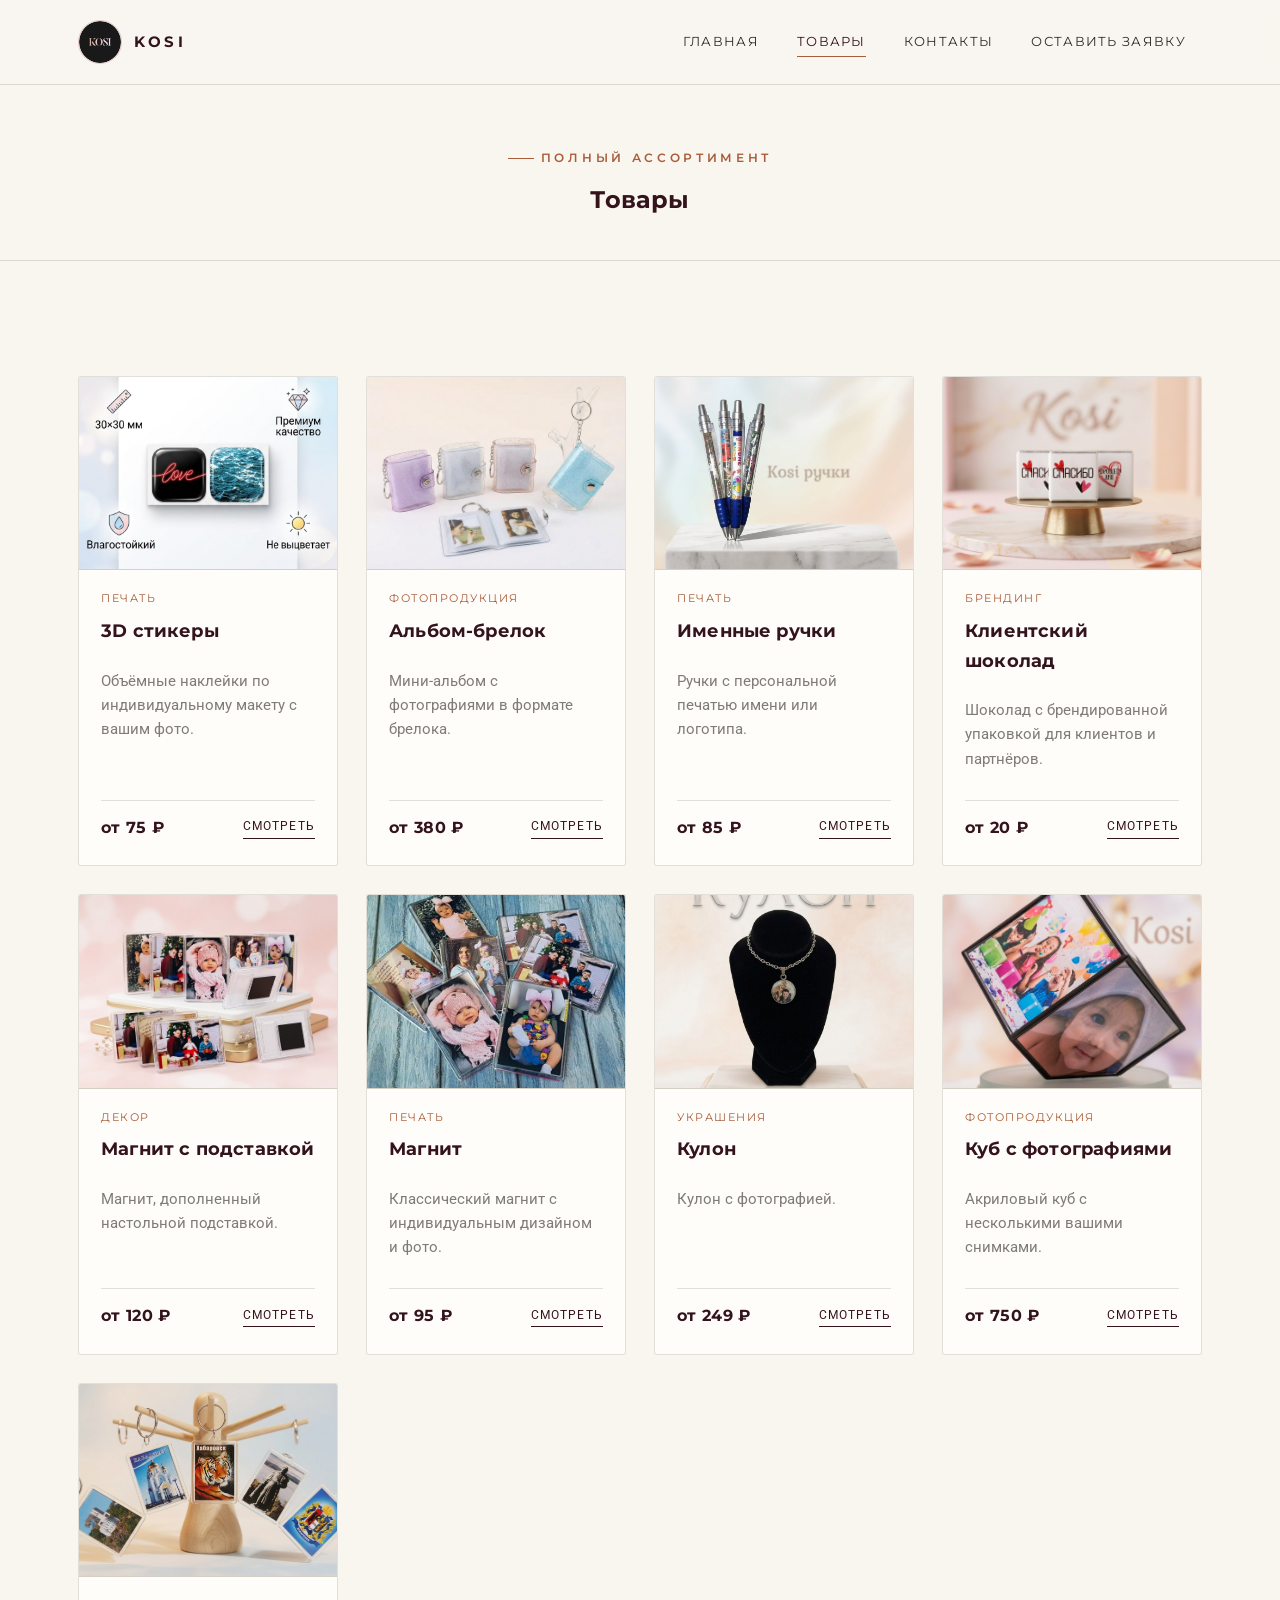
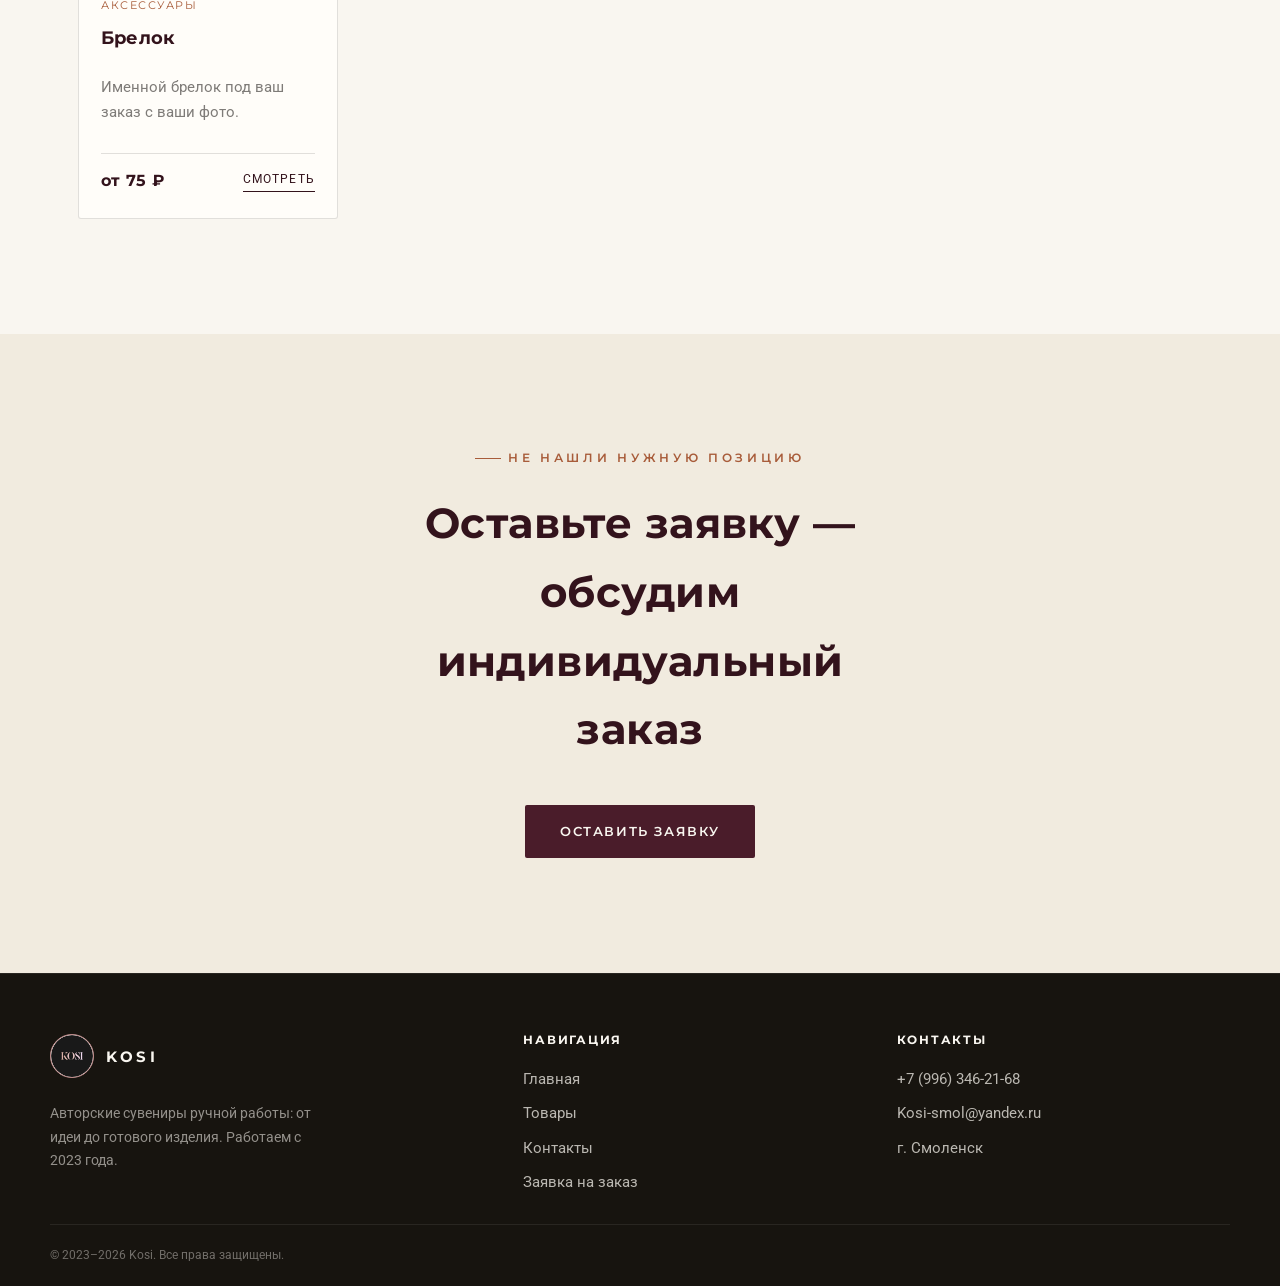
==== catalog.html @ 2eb89bd9 "Add files via upload" ====
<!DOCTYPE html>
<html lang="ru">
<head>
<meta charset="UTF-8">
<meta name="viewport" content="width=device-width, initial-scale=1.0">
<title>Kosi — авторская сувенирная продукция</title>
<meta name="description" content="Kosi — мастерская авторских сувениров: 3D стикеры, брелоки, магниты, именные ручки и подарочные наборы под заказ.">

<!-- Исправленный фавикон -->
<link rel="icon" href="Kosi_logo.png">

<!-- PWA / установка как приложение — подробности и куда класть иконки см. в index.html -->
<link rel="manifest" href="manifest.json">
<link rel="apple-touch-icon" href="icon-192.png">
<meta name="theme-color" content="#4A1C2A">
<meta name="mobile-web-app-capable" content="yes">
<meta name="apple-mobile-web-app-capable" content="yes">
<meta name="apple-mobile-web-app-status-bar-style" content="black-translucent">
<meta name="apple-mobile-web-app-title" content="Kosi">

<link rel="preconnect" href="https://fonts.googleapis.com">
<link rel="preconnect" href="https://fonts.gstatic.com" crossorigin>
<link href="https://fonts.googleapis.com/css2?family=Montserrat:wght@500;600;700&family=Roboto:wght@400;500&display=swap" rel="stylesheet">
<link rel="stylesheet" href="style.css">
</head>
<body>

<header class="site-header">
  <div class="header-inner">
    <a href="index.html" class="logo-slot" aria-label="Kosi — на главную">
      <span class="logo-slot__mark"><img src="Kosi_logo.png" alt=""></span>
      <span class="logo-slot__text">
        <span class="logo-slot__name">KOSI</span>
      </span>
    </a>

    <button class="nav-toggle" aria-label="Открыть меню" aria-expanded="false">
      <span></span>
    </button>
    <nav class="main-nav" aria-label="Основная навигация">
      <a href="index.html">Главная</a>
      <a href="catalog.html" aria-current="page">Товары</a>
      <a href="contacts.html">Контакты</a>
      <a href="index.html#order">Оставить заявку</a>
    </nav>
  </div>
</header>

<main>

  <section class="page-hero">
    <div class="container">
      <span class="eyebrow">Полный ассортимент</span>
      <h1>Товары</h1>
      
    </div>
  </section>

  <section class="section reveal">
    <div class="container">
 
      <div class="catalog-grid">

        <!--
          Чтобы у товара было несколько фото и в карточке (попапе) можно было листать их как слайды —
          просто добавьте ещё <img> внутри .product-card__media, например:
          <div class="product-card__media">
            <img src="3D_stikers.jpg" alt="3D стикеры Kosi">
            <img src="3D_stikers_2.jpg" alt="3D стикеры Kosi — вид сбоку">
            <img src="3D_stikers_3.jpg" alt="3D стикеры Kosi — на брелоке">
          </div>
          На плитке каталога всегда показывается только первое фото, а в открытой карточке товара
          появятся стрелки и точки — можно листать кликом, свайпом или клавишами ← →.
        -->

        <article class="product-card product-card--linkable" data-open-lightbox tabindex="0" role="button" aria-haspopup="dialog">
          <div class="product-card__media">
            <img src="3D_stikers.jpg" alt="3D стикеры Kosi">
            <img src="3D_stikers2.jpeg" alt="3D стикеры Kosi — вид сбоку">
            <img src="work_2.jpg" alt="3D стикеры Kosi — вид сбоку">
            <img src="Work_5.png" alt="3D стикеры Kosi — вид сбоку">
            <img src="Work_6.png" alt="3D стикеры Kosi — вид сбоку">
            
          </div>
          <div class="product-card__body">
            <span class="product-card__eyebrow">Печать</span>
            <h3 class="product-card__title">3D стикеры</h3>
            <p class="product-card__desc">Объёмные наклейки по индивидуальному макету с вашим фото.</p>
            <ul class="product-card__specs" hidden>
              <li><span>Материал</span><span>Эпоксидная смола, УФ-печать</span></li>
              <li><span>Размер</span><span>30*30мм, по моему макету.</span></li>
              <li><span>Тираж</span><span>от 2 шт.</span></li>
              <li><span>Срок изготовления</span><span>2–4 дня</span></li>
            </ul>
            <div class="product-card__foot">
              <span class="product-card__price">от 75 ₽</span>
              <span class="product-card__link">Смотреть</span>
            </div>
          </div>
        </article>

        <article class="product-card product-card--linkable" data-open-lightbox tabindex="0" role="button" aria-haspopup="dialog">
          <div class="product-card__media">
            <img src="Brelok_kosi.jpg" alt="Альбом-брелок Kosi">
            <img src="work_4.jpeg" alt="Альбом-брелок Kosi">
          </div>
          <div class="product-card__body">
            <span class="product-card__eyebrow">Фотопродукция</span>
            <h3 class="product-card__title">Альбом-брелок</h3>
            <p class="product-card__desc">Мини-альбом с фотографиями в формате брелока.</p>
            <ul class="product-card__specs" hidden>
              <li><span>Материал</span><span>Пластик, алюминий.</span></li>
              <li><span>Формат</span><span>мини-альбом, 28 фото</span></li>
              <li><span>Тираж</span><span>от 1 шт.</span></li>
              <li><span>Срок изготовления</span><span>2–4 дня</span></li>
            </ul>
            <div class="product-card__foot">
              <span class="product-card__price">от 380 ₽</span>
              <span class="product-card__link">Смотреть</span>
            </div>
          </div>
        </article>

        <article class="product-card product-card--linkable" data-open-lightbox tabindex="0" role="button" aria-haspopup="dialog">
          <div class="product-card__media"><img src="Kosi_pen.jpg" alt="Именные ручки Kosi"></div>
          <div class="product-card__body">
            <span class="product-card__eyebrow">Печать</span>
            <h3 class="product-card__title">Именные ручки</h3>
            <p class="product-card__desc">Ручки с персональной печатью имени или логотипа.</p>
            <ul class="product-card__specs" hidden>
              <li><span>Материал</span><span>Пластик</span></li>
              <li><span>Печать</span><span>имя, логотип</span></li>
              <li><span>Тираж</span><span>от 2 шт.</span></li>
              <li><span>Срок изготовления</span><span>2–4 дня</span></li>
            </ul>
            <div class="product-card__foot">
              <span class="product-card__price">от 85 ₽</span>
              <span class="product-card__link">Смотреть</span>
            </div>
          </div>
        </article>

        <article class="product-card product-card--linkable" data-open-lightbox tabindex="0" role="button" aria-haspopup="dialog">
          <div class="product-card__media"><img src="Kosi_chocolate.jpg" alt="Клиентский шоколад Kosi"></div>
          <div class="product-card__body">
            <span class="product-card__eyebrow">Брендинг</span>
            <h3 class="product-card__title">Клиентский шоколад</h3>
            <p class="product-card__desc">Шоколад с брендированной упаковкой для клиентов и партнёров.</p>
            <ul class="product-card__specs" hidden>
              <li><span>Материал</span><span>шоколад, брендированная упаковка</span></li>
              <li><span>Вес</span><span>5г</span></li>
              <li><span>Тираж</span><span>от 10 шт.</span></li>
              <li><span>Срок изготовления</span><span>2-7 дней</span></li>
            </ul>
            <div class="product-card__foot">
              <span class="product-card__price">от 20 ₽</span>
              <span class="product-card__link">Смотреть</span>
            </div>
          </div>
        </article>

        <article class="product-card product-card--linkable" data-open-lightbox tabindex="0" role="button" aria-haspopup="dialog">
          <div class="product-card__media"><img src="Magnit_max.jpg" alt="Магнит с подставкой Kosi"></div>
          <div class="product-card__body">
            <span class="product-card__eyebrow">Декор</span>
            <h3 class="product-card__title">Магнит с подставкой</h3>
            <p class="product-card__desc">Магнит, дополненный настольной подставкой.</p>
            <ul class="product-card__specs" hidden>
              <li><span>Материал</span><span>акрил/дерево</span></li>
              <li><span>Размер</span><span>по вашему макету</span></li>
              <li><span>Тираж</span><span>от 1 шт.</span></li>
              <li><span>Срок изготовления</span><span>2–4 дня</span></li>
            </ul>
            <div class="product-card__foot">
              <span class="product-card__price">от 120 ₽</span>
              <span class="product-card__link">Смотреть</span>
            </div>
          </div>
        </article>

        <article class="product-card product-card--linkable" data-open-lightbox tabindex="0" role="button" aria-haspopup="dialog">
          <div class="product-card__media">
            <img src="Magnit.jpg" alt="Магнит Kosi">
            <img src="work_3.jpg" alt="Магнит Kosi">
          </div>
          <div class="product-card__body">
            <span class="product-card__eyebrow">Печать</span>
            <h3 class="product-card__title">Магнит</h3>
            <p class="product-card__desc">Классический магнит с индивидуальным дизайном и фото.</p>
            <ul class="product-card__specs" hidden>
              <li><span>Материал</span><span>акрил, магнитный винил</span></li>
              <li><span>Размер</span><span>по макету с ваши фото</span></li>
              <li><span>Тираж</span><span>от 1 шт.</span></li>
              <li><span>Срок изготовления</span><span>1–3 дня</span></li>
            </ul>
            <div class="product-card__foot">
              <span class="product-card__price">от 95 ₽</span>
              <span class="product-card__link">Смотреть</span>
            </div>
          </div>
        </article>

        <article class="product-card product-card--linkable" data-open-lightbox tabindex="0" role="button" aria-haspopup="dialog">
          <div class="product-card__media"><img src="Kylon_kosi.jpg" alt="Кулон Kosi"></div>
          <div class="product-card__body">
            <span class="product-card__eyebrow">Украшения</span>
            <h3 class="product-card__title">Кулон</h3>
            <p class="product-card__desc">Кулон с фотографией.</p>
            <ul class="product-card__specs" hidden>
              <li><span>Материал</span><span>металл/эпоксидная смола</span></li>
              <li><spam>фото</span><span>по желанию</span></li>
              <li><span>Тираж</span><span>от 1 шт.</span></li>
              <li><span>Срок изготовления</span><span>2–4 дня</span></li>
            </ul>
            <div class="product-card__foot">
              <span class="product-card__price">от 249 ₽</span>
              <span class="product-card__link">Смотреть</span>
            </div>
          </div>
        </article>

        <article class="product-card product-card--linkable" data-open-lightbox tabindex="0" role="button" aria-haspopup="dialog">
          <div class="product-card__media"><img src="cub_photo.jpg" alt="Куб с фотографиями Kosi"></div>
          <div class="product-card__body">
            <span class="product-card__eyebrow">Фотопродукция</span>
            <h3 class="product-card__title">Куб с фотографиями</h3>
            <p class="product-card__desc">Акриловый куб с несколькими вашими снимками.</p>
            <ul class="product-card__specs" hidden>
              <li><span>Материал</span><span>акрил, пластик, крутящий элемент.</span></li>
              <li><span>Кол-во фото</span><span>до 6</span></li>
              <li><span>Тираж</span><span>от 1 шт.</span></li>
              <li><span>Срок изготовления</span><span>2–5 дней</span></li>
            </ul>
            <div class="product-card__foot">
              <span class="product-card__price">от 750 ₽</span>
              <span class="product-card__link">Смотреть</span>
            </div>
          </div>
        </article>

        <article class="product-card product-card--linkable" data-open-lightbox tabindex="0" role="button" aria-haspopup="dialog">
          <div class="product-card__media"><img src="Brelok.jpg" alt="Брелок Kosi"></div>
          <div class="product-card__body">
            <span class="product-card__eyebrow">Аксессуары</span>
            <h3 class="product-card__title">Брелок</h3>
            <p class="product-card__desc">Именной брелок под ваш заказ с ваши фото.</p>
            <ul class="product-card__specs" hidden>
              <li><span>Материал</span><span>акрил/металл</span></li>
              <li><span>Фото</span><span>имя, дата, логотип</span></li>
              <li><span>Количество</span><span>2 фотографий</span></li>
              <li><span>Тираж</span><span>от 1 шт.</span></li>
              <li><span>Срок изготовления</span><span>1–3 дня</span></li>
            </ul>
            <div class="product-card__foot">
              <span class="product-card__price">от 75 ₽</span>
              <span class="product-card__link">Смотреть</span>
            </div>
          </div>
        </article>

      </div>
    </div>
  </section>

  <section class="section section--soft reveal">
    <div class="container" style="text-align:center;">
      <span class="eyebrow" style="justify-content:center;display:flex;">Не нашли нужную позицию</span>
      <h2 class="section-title" style="margin:.5em auto;">Оставьте заявку — обсудим индивидуальный заказ</h2>
      <a href="index.html#order" class="btn btn--primary" style="margin-top:20px;">Оставить заявку</a>
    </div>
  </section>

</main>

<!-- Модальное окно карточки товара -->
<div class="lightbox" data-lightbox aria-hidden="true">
  <div class="lightbox-panel" role="dialog" aria-modal="true" aria-label="Карточка товара">
    <div class="lightbox-media" data-lightbox-media>
      <div class="lightbox-track" data-lightbox-track></div>
      <button type="button" class="lightbox-arrow lightbox-arrow--prev" data-lightbox-prev aria-label="Предыдущее фото">‹</button>
      <button type="button" class="lightbox-arrow lightbox-arrow--next" data-lightbox-next aria-label="Следующее фото">›</button>
      <div class="lightbox-dots" data-lightbox-dots></div>
    </div>
    <div class="lightbox-body">
      <button class="lightbox-close" data-lightbox-close aria-label="Закрыть">×</button>
      <span class="product-card__eyebrow" data-lightbox-eyebrow></span>
      <h3 data-lightbox-title></h3>

      <div class="lightbox-tabs" role="tablist" aria-label="Информация о товаре">
        <button type="button" class="lightbox-tab is-active" data-lightbox-tab="desc" role="tab" aria-selected="true">Описание</button>
        <button type="button" class="lightbox-tab" data-lightbox-tab="specs" role="tab" aria-selected="false">Характеристики</button>
      </div>

      <p class="lightbox-tabpanel is-active" data-lightbox-panel="desc" data-lightbox-desc></p>
      <ul class="lightbox-tabpanel lightbox-specs" data-lightbox-panel="specs" data-lightbox-specs></ul>

      <div class="product-card__foot">
        <span class="product-card__price" data-lightbox-price></span>
        <a href="index.html#order" class="product-card__link">Оставить заявку</a>
      </div>
    </div>
  </div>
</div>

<footer class="site-footer">
  <div class="container footer-inner">
    <div class="footer-brand">
      <div class="logo-slot">
        <span class="logo-slot__mark"><img src="Kosi_logo.png" alt=""></span>
        <span class="logo-slot__text">
          <span class="logo-slot__name">KOSI</span>
        </span>
      </div>
      <p>Авторские сувениры ручной работы: от идеи до готового изделия. Работаем с 2023 года.</p>
    </div>

    <div class="footer-col">
      <h4>Навигация</h4>
      <ul>
        <li><a href="index.html">Главная</a></li>
        <li><a href="catalog.html">Товары</a></li>
        <li><a href="contacts.html">Контакты</a></li>
        <li><a href="index.html#order">Заявка на заказ</a></li>
      </ul>
    </div>
 
    <div class="footer-col">
      <h4>Контакты</h4>
      <ul>
        <li><a href="tel:+79963462168">+7 (996) 346-21-68</a></li>
        <li><a href="mailto:Kosi-smol@yandex.ru">Kosi-smol@yandex.ru</a></li>
        <li>г. Смоленск</li>
      </ul>
    </div>
  </div>
  <div class="container footer-bottom">
    <span>© 2023–2026 Kosi. Все права защищены.</span>

  </div>
</footer>

<script src="main.js"></script>
</body>
</html>
---- style.css ----
/* =========================================================
   KOSI — сувенирная мастерская
   Дизайн-токены и общие стили сайта
   ========================================================= */

:root{
  /* --- Цвет --- */
  --cream:        #F9F6F0;   /* основной фон */
  --cream-soft:   #F1EBDF;   /* фон вторичных секций */
  --burgundy:     #4A1C2A;   /* глубокий бордовый — главный акцент */
  --burgundy-ink: #33131C;   /* тёмный бордовый для текста/hover */
  --rose:         #C28B8B;   /* пыльная роза — вспомогательный акцент */
  --terracotta:   #A85C3A;   /* терракотовый — тёплый акцент, кнопки/метки */
  --graphite:     #2E2B29;   /* графитовый — основной текст */
  --graphite-60:  rgba(46,43,41,.62);
  --matte-black:  #17140F;   /* матовый чёрный — футер, глубокие фоны */
  --line:         rgba(46,43,41,.14);
  --line-rose:    rgba(194,139,139,.45);
  --paper:        #FFFDF9;

  /* --- Типографика --- */
  --f-display: 'Montserrat', 'Arial Narrow', sans-serif;
  --f-body:    'Roboto', 'Segoe UI', sans-serif;

  /* --- Прочее --- */
  --radius: 2px;
  --radius-lg: 3px;
  --shadow-soft: 0 18px 40px -22px rgba(23,20,15,.35);
  --shadow-card: 0 10px 30px -18px rgba(23,20,15,.28);
  --ease: cubic-bezier(.22,.61,.36,1);
  --maxw: 1180px;
}

*,*::before,*::after{ box-sizing: border-box; }
html{ scroll-behavior: smooth; }
@media (prefers-reduced-motion: reduce){
  html{ scroll-behavior: auto; }
  *,*::before,*::after{ animation-duration: .001ms !important; animation-iteration-count: 1 !important; transition-duration: .001ms !important; scroll-behavior: auto !important; }
}

body{
  margin:0;
  background: var(--cream);
  color: var(--graphite);
  font-family: var(--f-body);
  font-size: 16px;
  line-height: 1.65;
  -webkit-font-smoothing: antialiased;
}

img{ max-width:100%; display:block; }
a{ color: inherit; text-decoration: none; }
ul{ margin:0; padding:0; list-style:none; }
button{ font-family: inherit; cursor:pointer; }
input,select,textarea{ font-family: inherit; font-size: 1rem; }

h1,h2,h3,h4{
  font-family: var(--f-display);
  color: var(--burgundy-ink);
  font-weight: 700;
  margin: 0;
  letter-spacing: .01em;
}

.eyebrow{
  display:inline-flex;
  align-items:center;
  gap:.6em;
  font-family: var(--f-display);
  font-size: .72rem;
  font-weight: 600;
  letter-spacing: .32em;
  text-transform: uppercase;
  color: var(--terracotta);
}
.eyebrow::before{
  content:"";
  width: 26px; height:1px;
  background: currentColor;
  display:inline-block;
}

.section-title{
  font-size: clamp(1.7rem, 1.2rem + 2vw, 2.6rem);
  margin-top: .55em;
  max-width: 18ch;
}

.section{
  padding: clamp(64px, 9vw, 120px) 0;
}
.section--soft{ background: var(--cream-soft); }
.section--dark{
  background: var(--matte-black);
  color: rgba(249,246,240,.86);
}
.section--dark h1,.section--dark h2,.section--dark h3{ color: var(--cream); }

.container{
  max-width: var(--maxw);
  margin: 0 auto;
  padding: 0 28px;
}

.section-head{
  display:flex;
  flex-wrap:wrap;
  justify-content: space-between;
  align-items: flex-end;
  gap: 24px;
  margin-bottom: 44px;
}
.section-head p{
  max-width: 44ch;
  color: var(--graphite-60);
  margin: .9em 0 0;
}

/* Кнопки */
.btn{
  display:inline-flex;
  align-items:center;
  justify-content:center;
  gap:.6em;
  padding: 15px 34px;
  border-radius: var(--radius);
  font-family: var(--f-display);
  font-weight: 600;
  font-size: .82rem;
  letter-spacing: .12em;
  text-transform: uppercase;
  border: 1px solid transparent;
  transition: transform .35s var(--ease), background-color .3s, color .3s, border-color .3s;
  white-space: nowrap;
}
.btn--primary{
  background: var(--burgundy);
  color: var(--cream);
}
.btn--primary:hover{ background: var(--burgundy-ink); transform: translateY(-2px); }
.btn--ghost{
  background: transparent;
  color: var(--burgundy-ink);
  border-color: var(--burgundy-ink);
}
.btn--ghost:hover{ background: var(--burgundy-ink); color: var(--cream); transform: translateY(-2px); }
.btn--on-dark{
  background: transparent;
  color: var(--cream);
  border-color: rgba(249,246,240,.5);
}
.btn--on-dark:hover{ background: var(--cream); color: var(--matte-black); transform: translateY(-2px); }
.btn:focus-visible, a:focus-visible, input:focus-visible, select:focus-visible, textarea:focus-visible, button:focus-visible{
  outline: 2px solid var(--terracotta);
  outline-offset: 3px;
}

/* =========================================================
   ХЕДЕР
   ========================================================= */
.site-header{
  position: sticky;
  top:0;
  z-index: 500;
  background: rgba(249,246,240,.9);
  backdrop-filter: blur(10px);
  border-bottom: 1px solid var(--line);
  transition: box-shadow .3s;
}
.site-header.is-scrolled{ box-shadow: var(--shadow-card); }

.header-inner{
  display:flex;
  align-items:center;
  justify-content: space-between;
  gap: 20px;
  padding: 16px 28px;
  max-width: var(--maxw);
  margin: 0 auto;
}

.logo-slot{
  display:flex;
  align-items:center;
  gap:12px;
  padding: 4px 0;
  border-radius: var(--radius);
  transition: opacity .25s;
}
.logo-slot:hover{ opacity:.82; }
.logo-slot__mark{
  width:44px; height:44px;
  border-radius:50%;
  border: 1px solid var(--line-rose);
  display:flex;
  align-items:center;
  justify-content:center;
  overflow:hidden;
  flex:none;
  background: var(--paper);
}
.logo-slot__mark img{
  width:100%; height:100%;
  object-fit: cover;
}
.logo-slot__text{ display:flex; flex-direction:column; line-height:1.15; }
.logo-slot__name{
  font-family: var(--f-display);
  font-weight:700;
  letter-spacing:.24em;
  font-size: .95rem;
  color: var(--burgundy-ink);
}
.logo-slot__hint{
  font-size:.62rem;
  letter-spacing:.05em;
  color: var(--graphite-60);
}

.main-nav{ display:flex; align-items:center; gap: 6px; }
.main-nav a{
  padding: 10px 16px;
  font-family: var(--f-display);
  font-size: .82rem;
  letter-spacing: .1em;
  text-transform: uppercase;
  color: var(--graphite);
  border-radius: var(--radius);
  transition: color .25s;
  position: relative;
}
.main-nav a::after{
  content:"";
  position:absolute;
  left:16px; right:16px; bottom:6px;
  height:1px;
  background: var(--terracotta);
  transform: scaleX(0);
  transform-origin: left;
  transition: transform .3s var(--ease);
}
.main-nav a:hover,
.main-nav a[aria-current="page"]{ color: var(--burgundy-ink); }
.main-nav a:hover::after,
.main-nav a[aria-current="page"]::after{ transform: scaleX(1); }

.nav-toggle{
  display:none;
  background:none;
  border: 1px solid var(--line);
  border-radius: var(--radius);
  width: 44px; height:44px;
  align-items:center;
  justify-content:center;
}
.nav-toggle span,
.nav-toggle span::before,
.nav-toggle span::after{
  content:"";
  display:block;
  width:20px; height:1px;
  background: var(--graphite);
  position:relative;
  transition: transform .25s, opacity .25s;
}
.nav-toggle span::before{ position:absolute; top:-6px; }
.nav-toggle span::after{ position:absolute; top:6px; }
.nav-toggle[aria-expanded="true"] span{ background: transparent; }
.nav-toggle[aria-expanded="true"] span::before{ transform: translateY(6px) rotate(45deg); }
.nav-toggle[aria-expanded="true"] span::after{ transform: translateY(-6px) rotate(-45deg); }

/* =========================================================
   HERO / ГЛАВНАЯ
   ========================================================= */
.hero{
  padding: clamp(56px, 9vw, 108px) 0 clamp(48px, 7vw, 80px);
  position: relative;
  overflow: hidden;
}
.hero::before{
  content:"";
  position:absolute;
  inset: -20% -10% auto -10%;
  height: 480px;
  background: radial-gradient(ellipse at 70% 0%, rgba(194,139,139,.28), transparent 65%);
  pointer-events: none;
}

.hero-grid{
  display:grid;
  grid-template-columns: 1.05fr .95fr;
  align-items:center;
  gap: clamp(28px, 5vw, 64px);
  position: relative;
}
.hero-copy{ text-align:left; }
.hero-copy .eyebrow{ justify-content:flex-start; }

.hero-emblem{
  position: relative;
  width: min(320px, 100%);
  aspect-ratio: 1;
  margin: 0 auto;
  display:flex;
  align-items:center;
  justify-content:center;
}
.hero-emblem__ring{
  position:absolute;
  inset:0;
  border-radius:50%;
  border: 1px dashed var(--rose);
  animation: spin 34s linear infinite;
}
.hero-emblem__ring--inner{
  inset: 22px;
  border-style: solid;
  border-color: var(--line);
  animation: spin 26s linear infinite reverse;
}
.hero-emblem__ring::before{
  content:"";
  position:absolute;
  top:-4px; left:50%;
  width:7px; height:7px;
  margin-left:-3.5px;
  border-radius:50%;
  background: var(--terracotta);
}
@keyframes spin{ to{ transform: rotate(360deg); } }

.logo-slot--hero{
  width: 66%;
  aspect-ratio: 1;
  border-radius: 50%;
  border: 1px solid var(--line-rose);
  background: var(--paper);
  display:flex;
  align-items:center;
  justify-content:center;
  overflow:hidden;
  box-shadow: var(--shadow-soft);
}
.logo-slot--hero strong{
  width:100%; height:100%;
  display:flex;
  align-items:center;
  justify-content:center;
}
.logo-slot--hero strong img{
  width:78%; height:78%;
  object-fit: contain;
}
.logo-slot--hero span{
  font-size: .62rem;
  letter-spacing:.05em;
  color: var(--graphite-60);
  max-width: 15ch;
  text-align:center;
}

.hero h1{
  font-size: clamp(1.9rem, 1.3rem + 2.6vw, 3.1rem);
  max-width: 16ch;
  margin: .35em 0 0;
}
.hero .lede{
  max-width: 46ch;
  margin: 18px 0 0;
  color: var(--graphite-60);
  font-size: 1.05rem;
}
.hero-actions{
  display:flex;
  gap:16px;
  justify-content:flex-start;
  flex-wrap:wrap;
  margin-top: 34px;
}

/* =========================================================
   СЛАЙДЕР РАБОТ
   ========================================================= */
.works-slider{
  position: relative;
  margin-top: 8px;
}
.works-track-wrap{
  overflow:hidden;
  border-radius: var(--radius-lg);
}
.works-track{
  display:flex;
  transition: transform .6s var(--ease);
  will-change: transform;
}
.works-slide{
  flex: 0 0 100%;
  padding: 0 6px;
}
.works-slide__frame{
  aspect-ratio: 4/5;
  border-radius: var(--radius-lg);
  border: 1px solid var(--line);
  position: relative;
  overflow: hidden;
  background:
    repeating-linear-gradient(135deg, rgba(74,28,42,.05) 0 2px, transparent 2px 14px),
    var(--paper);
  display:flex;
  flex-direction:column;
  align-items:center;
  justify-content:center;
  gap:10px;
  color: var(--graphite-60);
}
.works-slide__frame img{
  position: absolute;
  inset: 0;
  width: 100%;
  height: 100%;
  object-fit: cover;
  object-position: center;
}
.works-slide__frame .ph-index{
  font-family: var(--f-display);
  font-size: 2rem;
  color: var(--rose);
}
.works-slide__frame .ph-label{
  font-size: .78rem;
  letter-spacing: .05em;
}

/* Секция "Готовые работы" — текст слева, фото-слайдер справа (уже) */
.works-layout{
  display:grid;
  grid-template-columns: 1fr .85fr;
  gap: clamp(32px, 5vw, 64px);
  align-items:center;
}
.works-copy{ max-width: 46ch; }
.works-copy .section-head{ margin-bottom: 20px; }
.works-copy p{
  color: var(--graphite-60);
  margin: 0 0 1.1em;
}
.works-copy p:last-child{ margin-bottom:0; }
.works-visual{ width:100%; max-width: 380px; margin-left: auto; }
.works-visual .works-controls{ margin-top:18px; }

.works-controls{
  display:flex;
  align-items:center;
  justify-content: center;
  gap: 20px;
  margin-top: 22px;
}
.works-arrow{
  width:42px; height:42px;
  border-radius:50%;
  border: 1px solid var(--burgundy-ink);
  background: transparent;
  display:flex;
  align-items:center;
  justify-content:center;
  color: var(--burgundy-ink);
  transition: background-color .25s, color .25s;
  flex: none;
}
.works-arrow:hover{ background: var(--burgundy-ink); color: var(--cream); }
.works-dots{ display:flex; gap:9px; }
.works-dots button{
  width:8px; height:8px;
  border-radius:50%;
  border: 1px solid var(--burgundy-ink);
  background: transparent;
  padding:0;
}
.works-dots button[aria-current="true"]{ background: var(--burgundy-ink); }

/* =========================================================
   О БИЗНЕСЕ / ТАЙМЛАЙН
   ========================================================= */
.about-grid{
  display:grid;
  grid-template-columns: 200px 1fr;
  gap: 40px;
  align-items:start;
}
.about-mark{
  display:flex;
  flex-direction:column;
  align-items:flex-start;
  gap: 14px;
}
.about-mark__line{
  width:1px;
  height: 78px;
  background: linear-gradient(var(--rose), transparent);
  margin-left: 6px;
}
.about-mark__year{
  font-family: var(--f-display);
  font-size: 2.6rem;
  color: var(--burgundy);
  line-height:1;
}
.about-mark__dot{
  width:12px; height:12px;
  border-radius:50%;
  background: var(--terracotta);
  margin-left:1px;
}
.about-copy p{ margin: 0 0 1em; color: var(--graphite-60); max-width: 62ch; }
.about-copy p:last-child{ margin-bottom:0; }
.about-copy strong{ color: var(--burgundy-ink); }

/* =========================================================
   КАРТОЧКИ ТОВАРОВ
   ========================================================= */
.products-grid{
  display:grid;
  grid-template-columns: repeat(auto-fit, minmax(250px, 1fr));
  gap: 26px;
}
.product-card{
  background: var(--paper);
  border: 1px solid var(--line);
  border-radius: var(--radius-lg);
  overflow:hidden;
  display:flex;
  flex-direction:column;
  transition: transform .35s var(--ease), box-shadow .35s var(--ease), border-color .35s;
}
.product-card:hover{
  transform: translateY(-6px);
  box-shadow: var(--shadow-card);
  border-color: var(--line-rose);
}
.product-card__media{
  aspect-ratio: 4/3;
  position: relative;
  overflow: hidden;
  background: var(--cream-soft);
  border-bottom: 1px solid var(--line);
  display:flex;
  align-items:center;
  justify-content:center;
  color: var(--graphite-60);
  font-size: .78rem;
  letter-spacing:.04em;
  text-align:center;
  padding: 12px;
}
.product-card__media img{
  position: absolute;
  inset: 0;
  width: 100%;
  height: 100%;
  object-fit: cover;
  object-position: center;
}
/* Если у товара несколько фото, на карточке-превью показываем только первое —
   остальные попадут в слайдер карточки товара (лайтбокс) */
.product-card__media img ~ img{ display:none; }
.product-card__body{
  padding: 20px 22px 24px;
  display:flex;
  flex-direction:column;
  gap: 8px;
  flex:1;
}
.product-card__eyebrow{
  font-size: .68rem;
  letter-spacing:.14em;
  text-transform: uppercase;
  color: var(--terracotta);
  font-family: var(--f-display);
}
.product-card__title{
  font-size: 1.12rem;
  color: var(--burgundy-ink);
}
/* Редактируемое поле описания товара — впишите текст здесь через код */
.product-card__desc{
  color: var(--graphite-60);
  font-size: .92rem;
  flex:1;
}
.product-card__foot{
  display:flex;
  align-items:center;
  justify-content: space-between;
  margin-top: 6px;
  padding-top: 14px;
  border-top: 1px solid var(--line);
}
/* Редактируемое поле цены — впишите цену здесь через код */
.product-card__price{
  font-family: var(--f-display);
  font-weight:700;
  color: var(--burgundy-ink);
  letter-spacing:.02em;
}
.product-card__link{
  font-size: .74rem;
  letter-spacing:.1em;
  text-transform: uppercase;
  color: var(--burgundy-ink);
  border-bottom: 1px solid currentColor;
  padding-bottom: 1px;
}
.product-card--linkable{ cursor: pointer; }
.product-card--linkable .product-card__link{ background:none; border-width: 0 0 1px; }

.products-more{
  text-align:center;
  margin-top: 46px;
}

/* =========================================================
   ФОРМА ЗАЯВКИ
   ========================================================= */
.order{
  background: var(--matte-black);
  color: rgba(249,246,240,.86);
  position: relative;
  overflow:hidden;
}
.order::before{
  content:"";
  position:absolute;
  right: -180px; top:-180px;
  width: 420px; height:420px;
  border-radius:50%;
  border: 1px solid rgba(194,139,139,.18);
}
.order::after{
  content:"";
  position:absolute;
  right: -120px; top:-120px;
  width: 280px; height:280px;
  border-radius:50%;
  border: 1px dashed rgba(194,139,139,.16);
}
.order-grid{
  display:grid;
  grid-template-columns: minmax(0,.85fr) minmax(0,1.15fr);
  gap: 56px;
  position:relative;
}
.order-intro h2{ color: var(--cream); }
.order-intro p{ color: rgba(249,246,240,.66); max-width: 42ch; margin-top: 16px; }
.order-intro__list{ margin-top: 30px; display:flex; flex-direction:column; gap:14px; }
.order-intro__list li{
  display:flex;
  gap: 12px;
  font-size: .92rem;
  color: rgba(249,246,240,.78);
  align-items:flex-start;
}
.order-intro__list li::before{
  content:"";
  width:6px; height:6px;
  margin-top: 8px;
  border-radius:50%;
  background: var(--rose);
  flex:none;
}

.order-form{
  background: var(--paper);
  border-radius: var(--radius-lg);
  padding: clamp(24px, 3vw, 40px);
  color: var(--graphite);
  box-shadow: var(--shadow-soft);
}
.form-row{ display:grid; grid-template-columns: 1fr 1fr; gap: 18px; }
.form-field{ margin-bottom: 18px; }
.form-field label{
  display:block;
  font-size: .74rem;
  letter-spacing:.1em;
  text-transform: uppercase;
  color: var(--graphite-60);
  margin-bottom: 8px;
}
.form-field input[type="text"],
.form-field input[type="tel"],
.form-field input[type="email"],
.form-field select{
  width:100%;
  padding: 13px 14px;
  border: 1px solid var(--line);
  border-radius: var(--radius);
  background: var(--cream);
  color: var(--graphite);
  transition: border-color .25s, box-shadow .25s;
}
.form-field input:focus,
.form-field select:focus{
  border-color: var(--terracotta);
  box-shadow: 0 0 0 3px rgba(168,92,58,.14);
  outline: none;
}
.form-field select{ appearance: none; background-image: linear-gradient(45deg, transparent 50%, var(--graphite-60) 50%), linear-gradient(135deg, var(--graphite-60) 50%, transparent 50%); background-position: calc(100% - 20px) calc(50% - 3px), calc(100% - 15px) calc(50% - 3px); background-size: 5px 5px, 5px 5px; background-repeat: no-repeat; }

.order-form .btn{ width:100%; margin-top: 8px; }
.form-note{
  font-size: .74rem;
  color: var(--graphite-60);
  margin-top: 14px;
  text-align:center;
}
.form-status{
  margin-top: 14px;
  font-size: .88rem;
  text-align:center;
  min-height: 1.2em;
}
.form-status[data-state="ok"]{ color: #4b7a5a; }
.form-status[data-state="error"]{ color: #a83a3a; }

/* =========================================================
   ГАЛЕРЕЯ ПРОЦЕССА
   ========================================================= */
.process-grid{
  display:grid;
  grid-template-columns: repeat(4, 1fr);
  grid-auto-rows: 150px;
  gap: 14px;
}
.process-grid > div{
  border-radius: var(--radius);
  border: 1px dashed var(--line-rose);
  background:
    repeating-linear-gradient(-45deg, rgba(74,28,42,.05) 0 2px, transparent 2px 16px),
    var(--paper);
  display:flex;
  align-items:center;
  justify-content:center;
  color: var(--graphite-60);
  font-size: .76rem;
  text-align:center;
  padding: 10px;
}
.process-grid > div.is-tall{ grid-row: span 2; }
.process-grid > div.is-wide{ grid-column: span 2; }
.process-grid > div.is-video::before{
  content:"▶";
  display:block;
  font-size:1.3rem;
  color: var(--terracotta);
  margin-bottom:4px;
}

/* =========================================================
   ФУТЕР
   ========================================================= */
.site-footer{
  background: var(--matte-black);
  color: rgba(249,246,240,.72);
  border-top: 1px solid rgba(249,246,240,.08);
}
.footer-inner{
  display:grid;
  grid-template-columns: 1.3fr 1fr 1fr;
  gap: 40px;
  padding: 56px 0 30px;
}
.footer-brand .logo-slot{ border-color: rgba(249,246,240,.25); display:inline-flex; }
.footer-brand .logo-slot__mark{ border-color: var(--rose); color: var(--rose); }
.footer-brand .logo-slot__name{ color: var(--cream); }
.footer-brand .logo-slot__hint{ color: rgba(249,246,240,.5); }
.footer-brand p{ margin-top: 16px; max-width: 34ch; font-size: .9rem; color: rgba(249,246,240,.55); }
.footer-col h4{
  color: var(--cream);
  font-size: .78rem;
  letter-spacing:.14em;
  text-transform: uppercase;
  margin-bottom: 16px;
}
.footer-col ul{ display:flex; flex-direction:column; gap:10px; font-size:.92rem; }
.footer-col a:hover{ color: var(--rose); }
.footer-bottom{
  border-top: 1px solid rgba(249,246,240,.08);
  padding: 20px 0;
  font-size: .78rem;
  color: rgba(249,246,240,.4);
  display:flex;
  justify-content: space-between;
  flex-wrap:wrap;
  gap: 10px;
}

/* =========================================================
   СТРАНИЦА-ХЕДЕР ВНУТРЕННИХ СТРАНИЦ
   ========================================================= */
.page-hero{
  padding: 56px 0 40px;
  text-align:center;
  border-bottom: 1px solid var(--line);
}
.page-hero .eyebrow{ justify-content:center; }
.page-hero h1{ margin-top: .5em; }
.page-hero p{ max-width: 50ch; margin: 14px auto 0; color: var(--graphite-60); }

/* =========================================================
   КАТАЛОГ
   ========================================================= */
.catalog-grid{
  display:grid;
  grid-template-columns: repeat(auto-fit, minmax(260px, 1fr));
  gap: 28px;
}

/* Модальное окно товара */
.lightbox{
  position: fixed;
  inset:0;
  z-index: 900;
  display:flex;
  align-items:center;
  justify-content:center;
  padding: 24px;
  background: rgba(23,20,15,.72);
  opacity:0;
  pointer-events:none;
  transition: opacity .3s;
}
.lightbox.is-open{ opacity:1; pointer-events:auto; }
.lightbox-panel{
  background: var(--paper);
  max-width: 780px;
  width:100%;
  max-height: 88vh;
  overflow:auto;
  border-radius: var(--radius-lg);
  display:grid;
  grid-template-columns: 1.1fr 1fr;
  transform: translateY(18px);
  transition: transform .35s var(--ease);
}
.lightbox.is-open .lightbox-panel{ transform: translateY(0); }
.lightbox-media{
  position: relative;
  overflow: hidden;
  background:
    repeating-linear-gradient(45deg, rgba(74,28,42,.05) 0 2px, transparent 2px 16px),
    var(--cream-soft);
  display:flex;
  align-items:center;
  justify-content:center;
  color: var(--graphite-60);
  font-size: .82rem;
  text-align:center;
  padding: 20px;
  min-height: 220px;
}

/* Слайдер фото внутри карточки товара */
.lightbox-track{
  position:absolute;
  inset:0;
  display:flex;
  height:100%;
  width:100%;
  transition: transform .45s var(--ease);
  will-change: transform;
  touch-action: pan-y;
  cursor: grab;
}
.lightbox-track:active{ cursor: grabbing; }
.lightbox-slide{
  flex: 0 0 100%;
  position: relative;
  height:100%;
}
.lightbox-slide img{
  position: absolute;
  inset: 0;
  width: 100%;
  height: 100%;
  object-fit: cover;
  object-position: center;
  pointer-events: none;
  user-select: none;
}
.lightbox-arrow{
  position:absolute;
  top:50%;
  transform: translateY(-50%);
  width:36px; height:36px;
  border-radius:50%;
  border: 1px solid rgba(255,255,255,.7);
  background: rgba(23,20,15,.35);
  color: var(--cream);
  display:flex;
  align-items:center;
  justify-content:center;
  font-size:1.15rem;
  line-height:1;
  z-index:2;
  transition: background-color .25s, border-color .25s;
}
.lightbox-arrow:hover{ background: var(--burgundy-ink); border-color: var(--burgundy-ink); }
.lightbox-arrow--prev{ left:14px; }
.lightbox-arrow--next{ right:14px; }
.lightbox-dots{
  position:absolute;
  left:0; right:0;
  bottom:14px;
  display:flex;
  align-items:center;
  justify-content:center;
  gap:8px;
  z-index:2;
}
.lightbox-dots button{
  width:7px; height:7px;
  border-radius:50%;
  border: 1px solid var(--cream);
  background: rgba(255,255,255,.35);
  padding:0;
}
.lightbox-dots button[aria-current="true"]{ background: var(--cream); }
.lightbox-media.is-single .lightbox-arrow,
.lightbox-media.is-single .lightbox-dots{ display:none; }
.lightbox-body{ padding: 30px 30px 34px; position:relative; }
.lightbox-close{
  position:absolute;
  top: 14px; right: 14px;
  width: 34px; height:34px;
  border-radius:50%;
  border: 1px solid var(--line);
  background: transparent;
  font-size: 1.1rem;
  line-height:1;
  color: var(--graphite);
}
.lightbox-close:hover{ background: var(--burgundy-ink); color: var(--cream); border-color: var(--burgundy-ink); }
.lightbox-body .product-card__eyebrow{ margin-bottom: 6px; }
.lightbox-body h3{ font-size: 1.35rem; margin-bottom: 14px; }
.lightbox-body p{ color: var(--graphite-60); }
.lightbox-body .product-card__foot{ margin-top: 20px; }

.lightbox-tabs{
  display:flex;
  gap: 8px;
  margin-bottom: 16px;
  flex-wrap: wrap;
}
.lightbox-tab{
  padding: 9px 18px;
  border-radius: var(--radius);
  border: 1px solid var(--line);
  background: transparent;
  color: var(--graphite-60);
  font-family: var(--f-display);
  font-size: .74rem;
  font-weight: 600;
  letter-spacing:.08em;
  text-transform: uppercase;
  transition: background-color .25s, color .25s, border-color .25s;
}
.lightbox-tab:hover{ border-color: var(--line-rose); color: var(--burgundy-ink); }
.lightbox-tab.is-active{
  background: var(--burgundy);
  border-color: var(--burgundy);
  color: var(--cream);
}
.lightbox-tabpanel{ display:none; }
.lightbox-tabpanel.is-active{ display:block; }
.lightbox-specs.is-active{
  display:flex;
  flex-direction:column;
  gap: 10px;
}
.lightbox-specs li{
  display:flex;
  justify-content: space-between;
  gap: 12px;
  font-size: .92rem;
  padding-bottom: 9px;
  border-bottom: 1px solid var(--line);
}
.lightbox-specs li span:first-child{
  color: var(--graphite-60);
  font-size: .82rem;
}
.lightbox-specs li span:last-child{
  color: var(--burgundy-ink);
  font-weight: 500;
  text-align: right;
}

/* =========================================================
   КОНТАКТЫ
   ========================================================= */
.owner-grid{
  display:grid;
  grid-template-columns: 300px 1fr;
  gap: 48px;
  align-items:start;
}
.owner-photo{
  aspect-ratio: 3/4;
  border-radius: var(--radius-lg);
  border: 1px dashed var(--line-rose);
  background:
    repeating-linear-gradient(45deg, rgba(74,28,42,.05) 0 2px, transparent 2px 16px),
    var(--paper);
  display:flex;
  align-items:center;
  justify-content:center;
  text-align:center;
  padding: 20px;
  color: var(--graphite-60);
  font-size: .82rem;
  overflow: hidden;
}
.owner-photo--filled{
  border-style: solid;
  padding: 0;
}
.owner-photo--filled img{
  width: 100%;
  height: 100%;
  object-fit: cover;
}
/* Поле ФИО владельца — впишите имя здесь через код */
.owner-name{
  font-size: 1.5rem;
  margin-top: 4px;
}
.owner-role{
  font-family: var(--f-display);
  font-size: .74rem;
  letter-spacing:.14em;
  text-transform: uppercase;
  color: var(--terracotta);
  margin-top: 6px;
  display:block;
}
.owner-bio p{ color: var(--graphite-60); max-width: 60ch; margin: 1em 0; }

.owner-bio__text{
  position: relative;
  overflow: hidden;
  max-height: 8.6em;
  transition: max-height .5s var(--ease);
}
.owner-bio__text::after{
  content:"";
  position:absolute;
  left:0; right:0; bottom:0;
  height: 3.2em;
  background: linear-gradient(to bottom, transparent, var(--cream) 92%);
  transition: opacity .35s;
  pointer-events:none;
}
.owner-bio__text.is-expanded{ max-height: 800px; }
.owner-bio__text.is-expanded::after{ opacity:0; }
.owner-bio__toggle{
  display:inline-flex;
  align-items:center;
  gap: 8px;
  margin-top: 18px;
  background:none;
  border:none;
  padding:0;
  font-family: var(--f-display);
  font-size: .76rem;
  font-weight:600;
  letter-spacing:.12em;
  text-transform: uppercase;
  color: var(--burgundy-ink);
  border-bottom: 1px solid currentColor;
  padding-bottom: 2px;
}
.owner-bio__toggle:hover{ color: var(--terracotta); }
.owner-bio__toggle .arrow{ transition: transform .3s var(--ease); }
.owner-bio__toggle[aria-expanded="true"] .arrow{ transform: rotate(180deg); }

.contact-details{
  margin-top: 56px;
  display:grid;
  grid-template-columns: repeat(3, 1fr);
  gap: 24px;
}
.contact-card{
  border: 1px solid var(--line);
  border-radius: var(--radius-lg);
  padding: 26px;
  background: var(--paper);
}
.contact-card h4{
  font-size: .72rem;
  letter-spacing:.14em;
  text-transform: uppercase;
  color: var(--terracotta);
  margin-bottom: 10px;
}
.contact-card p, .contact-card a{ font-size: 1.02rem; color: var(--burgundy-ink); }

.map-slot{
  margin-top: 56px;
  aspect-ratio: 21/7;
  border-radius: var(--radius-lg);
  border: 1px dashed var(--line-rose);
  background: var(--cream-soft);
  display:flex;
  align-items:center;
  justify-content:center;
  color: var(--graphite-60);
  font-size: .85rem;
  text-align:center;
  padding: 20px;
}

/* =========================================================
   РЕВИЛ ПРИ СКРОЛЛЕ
   ========================================================= */
.reveal{
  opacity: 0;
  transform: translateY(22px);
  transition: opacity .7s var(--ease), transform .7s var(--ease);
}
.reveal.is-visible{ opacity:1; transform:none; }

/* =========================================================
   АДАПТИВНОСТЬ
   ========================================================= */
@media (max-width: 980px){
  .hero-grid{ grid-template-columns: 1fr; text-align:center; }
  .hero-copy{ text-align:center; order:2; }
  .hero-copy .eyebrow{ justify-content:center; }
  .hero h1{ margin-left:auto; margin-right:auto; }
  .hero .lede{ margin-left:auto; margin-right:auto; }
  .hero-actions{ justify-content:center; }
  .hero-emblem{ order:1; width:min(240px,58vw); }
  .about-grid{ grid-template-columns: 1fr; }
  .about-mark{ flex-direction:row; align-items:center; }
  .about-mark__line{ width: 60px; height:1px; background: linear-gradient(90deg, var(--rose), transparent); margin: 0 14px; }
  .order-grid{ grid-template-columns: 1fr; }
  .owner-grid{ grid-template-columns: 220px 1fr; }
  .footer-inner{ grid-template-columns: 1fr 1fr; }
  .footer-brand{ grid-column: 1 / -1; }
  .process-grid{ grid-template-columns: repeat(3,1fr); }
  .works-layout{ grid-template-columns: 1fr .9fr; gap: 32px; }
  .works-visual{ max-width: 320px; }
}

@media (max-width: 760px){
  .main-nav{
    position: absolute;
    top: 100%; left:0; right:0;
    background: var(--cream);
    flex-direction:column;
    align-items:stretch;
    border-bottom: 1px solid var(--line);
    padding: 8px 20px 18px;
    display:none;
    gap: 0;
  }
  .main-nav.is-open{ display:flex; }
  .main-nav a{ padding: 12px 6px; }
  .nav-toggle{ display:flex; }
  .form-row{ grid-template-columns: 1fr; }
  .owner-grid{ grid-template-columns: 1fr; }
  .owner-photo{ max-width: 260px; }
  .contact-details{ grid-template-columns: 1fr; }
  .works-layout{ grid-template-columns: 1fr; }
  .works-copy{ max-width: none; text-align:center; }
  .works-copy .section-head{ justify-content:center; text-align:center; }
  .works-copy .eyebrow{ justify-content:center; }
  .works-visual{ max-width: 420px; margin: 0 auto; }
  .process-grid{ grid-template-columns: repeat(2,1fr); grid-auto-rows: 130px; }
  .process-grid > div.is-wide{ grid-column: span 2; }
  .lightbox-panel{ grid-template-columns: 1fr; }
  .lightbox-media{ min-height: 160px; }
}

@media (max-width: 520px){
  .header-inner{ padding: 14px 18px; }
  .logo-slot__hint{ display:none; }
  .process-grid{ grid-template-columns: repeat(2,1fr); }
  .container{ padding: 0 18px; }
  .btn{ padding: 13px 24px; font-size: .76rem; width: 100%; }
  .hero-actions{ flex-direction:column; align-items:stretch; }
  .hero-actions .btn{ width:100%; }
  .catalog-grid,
  .products-grid{ grid-template-columns: 1fr; gap: 20px; }
  .contact-card{ padding: 20px; }
  .lightbox{ padding: 12px; }
  .lightbox-body{ padding: 22px 20px 26px; }
  .lightbox-tab{ flex: 1 1 auto; text-align:center; padding: 9px 12px; }
  .lightbox-specs li{ flex-direction:column; gap:2px; }
  .lightbox-specs li span:last-child{ text-align:left; }
}

@media (max-width: 380px){
  .section{ padding: clamp(48px, 9vw, 90px) 0; }
  .logo-slot__name{ font-size: .85rem; }
  .hero h1{ font-size: 1.6rem; }
}
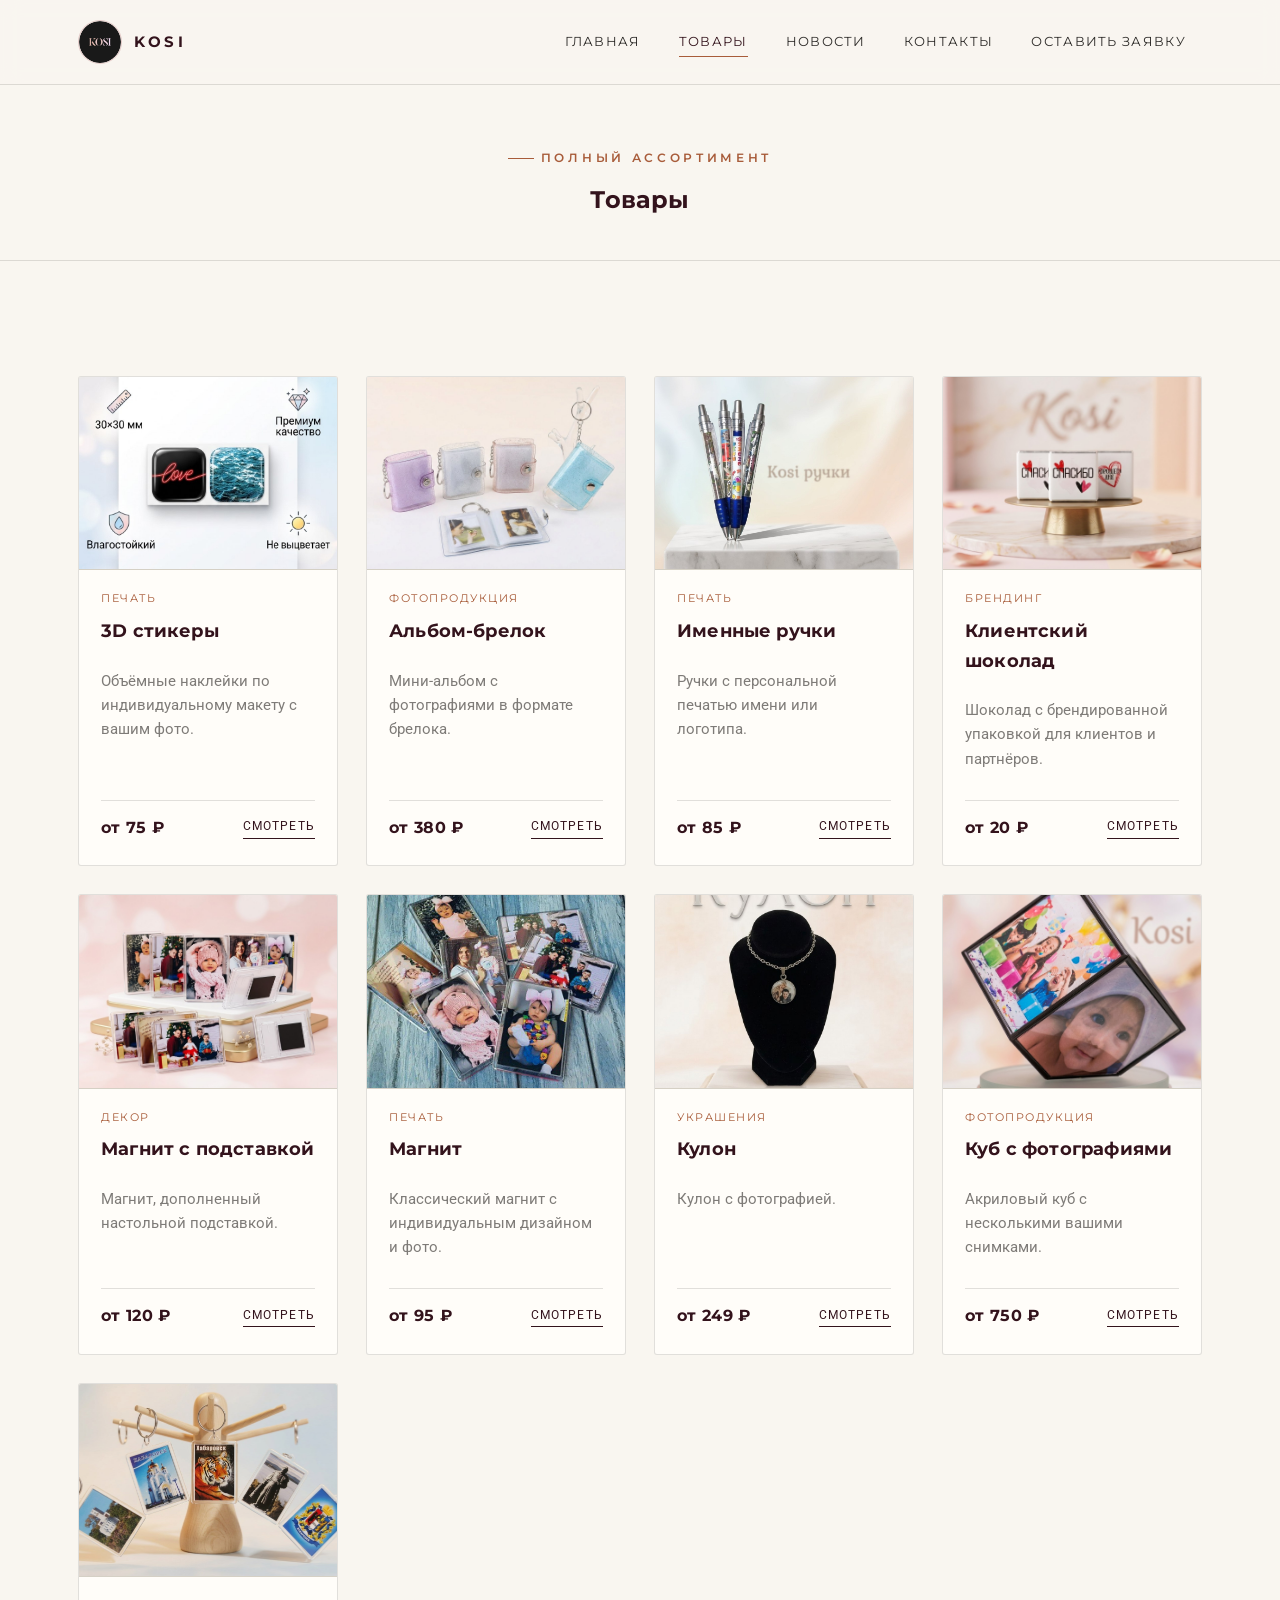
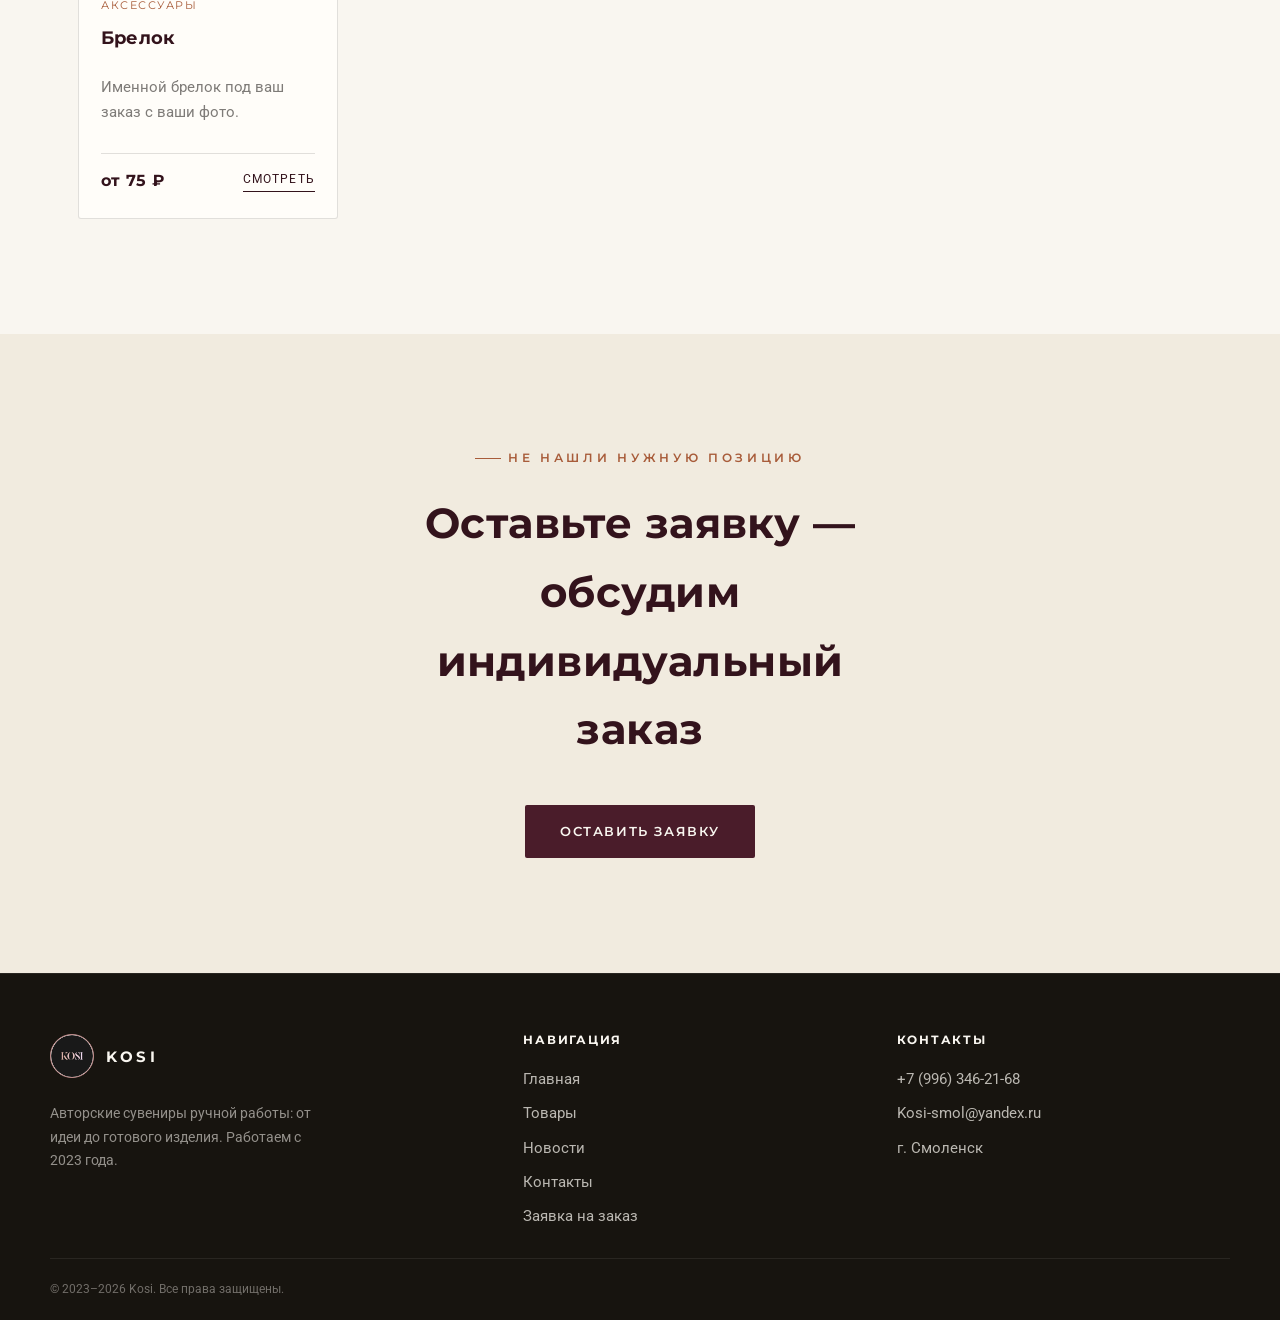
==== commit 86c4098b: "Update catalog.html" ====
--- a/catalog.html
+++ b/catalog.html
@@ -40,6 +40,7 @@
     <nav class="main-nav" aria-label="Основная навигация">
       <a href="index.html">Главная</a>
       <a href="catalog.html" aria-current="page">Товары</a>
+      <a href="posts.html">Новости</a>
       <a href="contacts.html">Контакты</a>
       <a href="index.html#order">Оставить заявку</a>
     </nav>
@@ -319,6 +320,7 @@
       <ul>
         <li><a href="index.html">Главная</a></li>
         <li><a href="catalog.html">Товары</a></li>
+        <li><a href="posts.html">Новости</a></li>
         <li><a href="contacts.html">Контакты</a></li>
         <li><a href="index.html#order">Заявка на заказ</a></li>
       </ul>
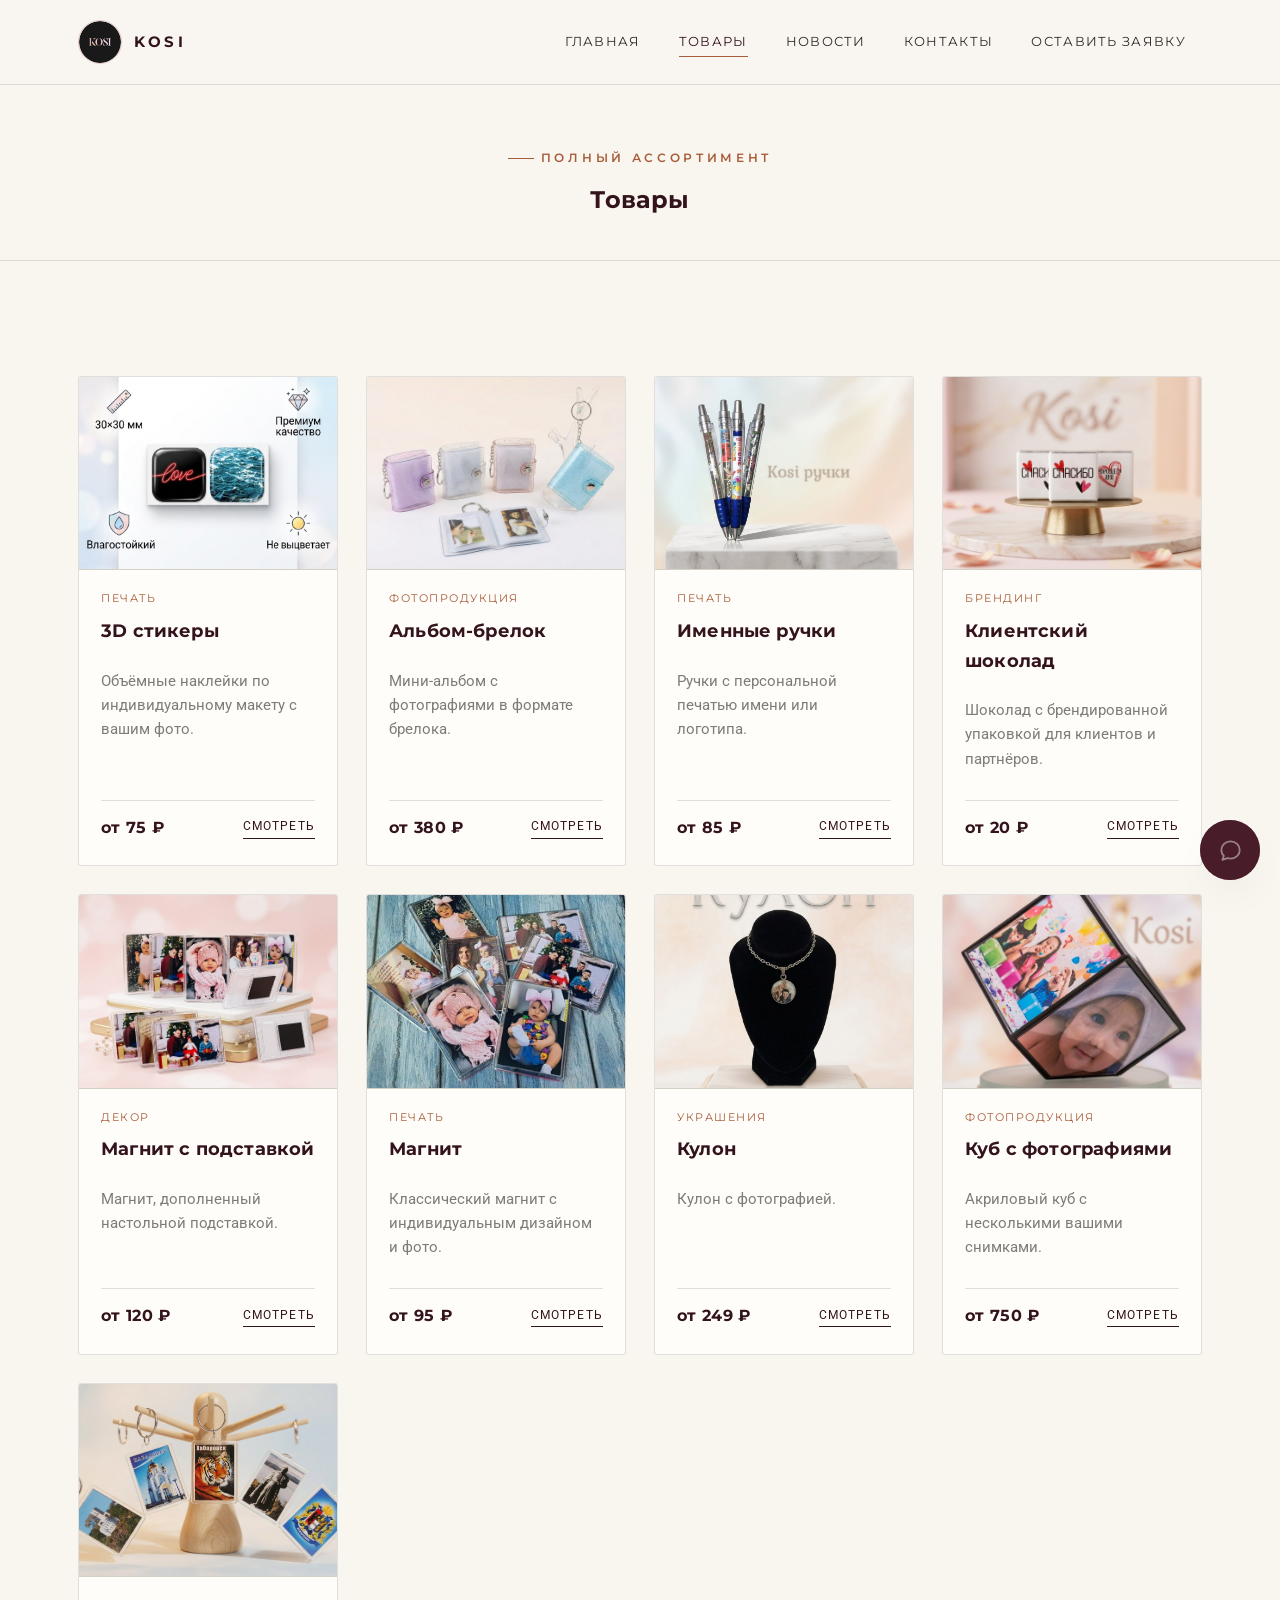
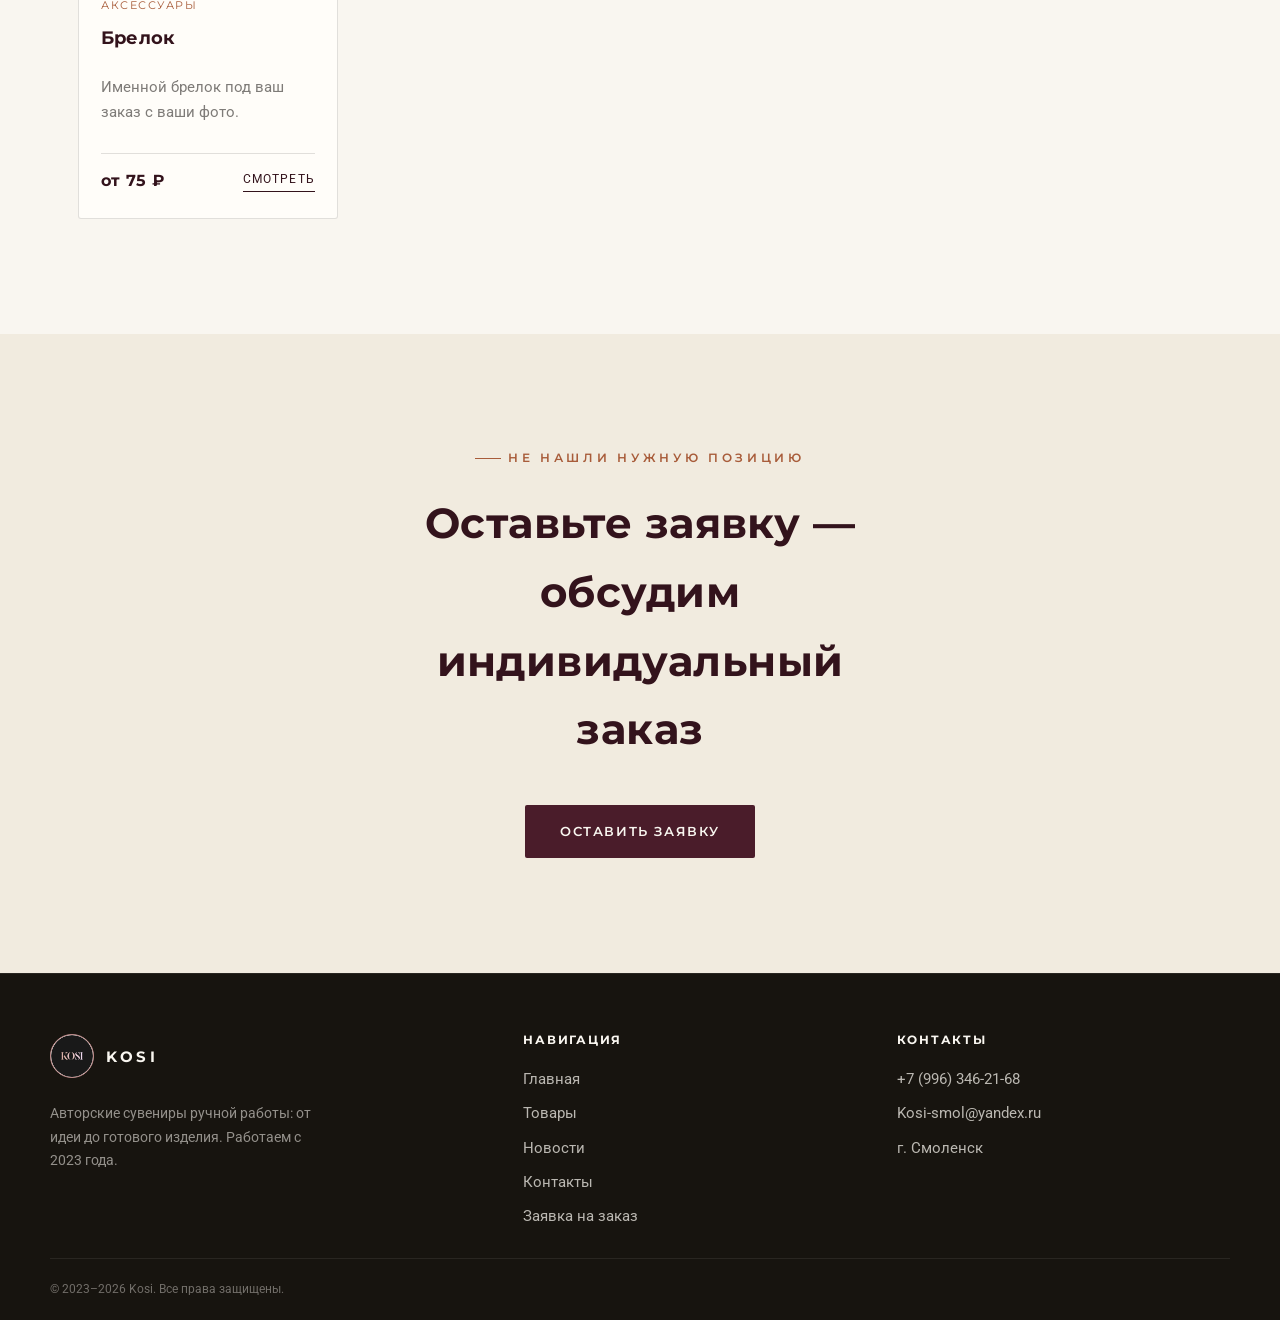
==== commit a2e64e9c: "Update catalog.html" ====
--- a/catalog.html
+++ b/catalog.html
@@ -22,6 +22,7 @@
 <link rel="preconnect" href="https://fonts.gstatic.com" crossorigin>
 <link href="https://fonts.googleapis.com/css2?family=Montserrat:wght@500;600;700&family=Roboto:wght@400;500&display=swap" rel="stylesheet">
 <link rel="stylesheet" href="style.css">
+<link rel="stylesheet" href="chat-widget.css">
 </head>
 <body>
 
@@ -342,5 +343,6 @@
 </footer>
 
 <script src="main.js"></script>
+<script src="chat-widget.js"></script>
 </body>
 </html>
--- a/style.css
+++ b/style.css
@@ -1,6 +1,7 @@
 /* =========================================================
    KOSI — сувенирная мастерская
    Дизайн-токены и общие стили сайта
+   Адаптивность доработана для всех устройств
    ========================================================= */
 
 :root{
@@ -582,7 +583,6 @@
   font-size: 1.12rem;
   color: var(--burgundy-ink);
 }
-/* Редактируемое поле описания товара — впишите текст здесь через код */
 .product-card__desc{
   color: var(--graphite-60);
   font-size: .92rem;
@@ -596,7 +596,6 @@
   padding-top: 14px;
   border-top: 1px solid var(--line);
 }
-/* Редактируемое поле цены — впишите цену здесь через код */
 .product-card__price{
   font-family: var(--f-display);
   font-weight:700;
@@ -613,6 +612,118 @@
 }
 .product-card--linkable{ cursor: pointer; }
 .product-card--linkable .product-card__link{ background:none; border-width: 0 0 1px; }
+
+/* ==================== ПОСТЫ (НОВОСТИ) ==================== */
+.posts-grid{
+  display:grid;
+  grid-template-columns: repeat(auto-fit, minmax(280px, 1fr));
+  gap: 26px;
+}
+.post-card{
+  background: var(--paper);
+  border: 1px solid var(--line);
+  border-radius: var(--radius-lg);
+  overflow:hidden;
+  display:flex;
+  flex-direction:column;
+  transition: transform .35s var(--ease), box-shadow .35s var(--ease), border-color .35s;
+}
+.post-card:hover{
+  transform: translateY(-6px);
+  box-shadow: var(--shadow-card);
+  border-color: var(--line-rose);
+}
+.post-card__media{
+  aspect-ratio: 4/3;
+  position: relative;
+  overflow: hidden;
+  background: var(--cream-soft);
+  border-bottom: 1px solid var(--line);
+}
+.post-slider-track{
+  display:flex;
+  height:100%;
+  transition: transform .4s var(--ease);
+}
+.post-slide{
+  flex: 0 0 100%;
+  height:100%;
+  position:relative;
+  background:#000;
+}
+.post-slide img,
+.post-slide video{
+  position:absolute;
+  inset:0;
+  width:100%;
+  height:100%;
+  object-fit:cover;
+  object-position:center;
+}
+.post-slider-arrow{
+  position:absolute;
+  top:50%;
+  transform:translateY(-50%);
+  width:32px;
+  height:32px;
+  border-radius:50%;
+  border:1px solid var(--line);
+  background: var(--paper);
+  color: var(--burgundy-ink);
+  display:flex;
+  align-items:center;
+  justify-content:center;
+  cursor:pointer;
+  font-size:1.1rem;
+  line-height:1;
+  z-index:2;
+  opacity:.92;
+  transition: background .3s, color .3s;
+}
+.post-slider-arrow:hover{ background: var(--burgundy-ink); color: var(--cream); }
+.post-slider-arrow--prev{ left:10px; }
+.post-slider-arrow--next{ right:10px; }
+.post-slider-dots{
+  position:absolute;
+  left:0;
+  right:0;
+  bottom:10px;
+  display:flex;
+  justify-content:center;
+  gap:6px;
+  z-index:2;
+}
+.post-slider-dots button{
+  width:7px;
+  height:7px;
+  padding:0;
+  border-radius:50%;
+  background: rgba(255,255,255,.55);
+  border:1px solid rgba(0,0,0,.18);
+  cursor:pointer;
+}
+.post-slider-dots button[aria-current="true"]{ background: var(--rose); border-color: var(--rose); }
+.post-card__media.is-single .post-slider-arrow,
+.post-card__media.is-single .post-slider-dots{ display:none; }
+.post-card__body{
+  padding: 20px 22px 24px;
+  display:flex;
+  flex-direction:column;
+  gap: 8px;
+  flex:1;
+}
+.post-card__date{
+  font-size: .68rem;
+  letter-spacing:.14em;
+  text-transform: uppercase;
+  color: var(--terracotta);
+  font-family: var(--f-display);
+}
+.post-card__text{
+  color: var(--graphite-60);
+  font-size: .94rem;
+  line-height: 1.6;
+}
 
 .products-more{
   text-align:center;
@@ -859,7 +970,6 @@
   min-height: 220px;
 }
 
-/* Слайдер фото внутри карточки товара */
 .lightbox-track{
   position:absolute;
   inset:0;
@@ -1029,7 +1139,6 @@
   height: 100%;
   object-fit: cover;
 }
-/* Поле ФИО владельца — впишите имя здесь через код */
 .owner-name{
   font-size: 1.5rem;
   margin-top: 4px;
@@ -1130,78 +1239,132 @@
 .reveal.is-visible{ opacity:1; transform:none; }
 
 /* =========================================================
-   АДАПТИВНОСТЬ
+   АДАПТИВНОСТЬ — улучшенная для всех устройств
    ========================================================= */
-@media (max-width: 980px){
-  .hero-grid{ grid-template-columns: 1fr; text-align:center; }
-  .hero-copy{ text-align:center; order:2; }
-  .hero-copy .eyebrow{ justify-content:center; }
-  .hero h1{ margin-left:auto; margin-right:auto; }
-  .hero .lede{ margin-left:auto; margin-right:auto; }
-  .hero-actions{ justify-content:center; }
-  .hero-emblem{ order:1; width:min(240px,58vw); }
-  .about-grid{ grid-template-columns: 1fr; }
-  .about-mark{ flex-direction:row; align-items:center; }
-  .about-mark__line{ width: 60px; height:1px; background: linear-gradient(90deg, var(--rose), transparent); margin: 0 14px; }
-  .order-grid{ grid-template-columns: 1fr; }
-  .owner-grid{ grid-template-columns: 220px 1fr; }
-  .footer-inner{ grid-template-columns: 1fr 1fr; }
-  .footer-brand{ grid-column: 1 / -1; }
-  .process-grid{ grid-template-columns: repeat(3,1fr); }
-  .works-layout{ grid-template-columns: 1fr .9fr; gap: 32px; }
-  .works-visual{ max-width: 320px; }
-}
-
-@media (max-width: 760px){
-  .main-nav{
+
+/* Планшеты и маленькие ноутбуки (до 1024px) */
+@media (max-width: 1024px) {
+  .container { padding: 0 24px; }
+  .footer-inner { gap: 30px; }
+  .owner-grid { grid-template-columns: 1fr; }
+  .owner-photo { max-width: 260px; }
+  .works-layout { grid-template-columns: 1fr; gap: 40px; }
+  .works-copy { max-width: 100%; text-align: center; }
+  .works-copy .section-head { justify-content: center; text-align: center; }
+  .works-copy .eyebrow { justify-content: center; }
+  .works-visual { max-width: 420px; margin: 0 auto; }
+  .process-grid { grid-template-columns: repeat(3, 1fr); }
+}
+
+/* Планшеты вертикальные и большие телефоны (до 820px) */
+@media (max-width: 820px) {
+  .hero-grid { grid-template-columns: 1fr; text-align: center; }
+  .hero-copy { text-align: center; order: 2; }
+  .hero-copy .eyebrow { justify-content: center; }
+  .hero h1 { margin-left: auto; margin-right: auto; }
+  .hero .lede { margin-left: auto; margin-right: auto; }
+  .hero-actions { justify-content: center; }
+  .hero-emblem { order: 1; width: min(240px, 58vw); }
+  .about-grid { grid-template-columns: 1fr; }
+  .about-mark { flex-direction: row; align-items: center; }
+  .about-mark__line { width: 60px; height: 1px; background: linear-gradient(90deg, var(--rose), transparent); margin: 0 14px; }
+  .order-grid { grid-template-columns: 1fr; gap: 40px; }
+  .contact-details { grid-template-columns: 1fr 1fr; }
+  .lightbox-panel { grid-template-columns: 1fr; }
+  .lightbox-media { min-height: 180px; }
+}
+
+/* Мобильные устройства (до 620px) */
+@media (max-width: 620px) {
+  .header-inner { padding: 12px 16px; }
+  .logo-slot__hint { display: none; }
+  .nav-toggle { display: flex; }
+  .main-nav {
     position: absolute;
-    top: 100%; left:0; right:0;
+    top: 100%; left: 0; right: 0;
     background: var(--cream);
-    flex-direction:column;
-    align-items:stretch;
+    flex-direction: column;
+    align-items: stretch;
     border-bottom: 1px solid var(--line);
-    padding: 8px 20px 18px;
-    display:none;
+    padding: 8px 16px 18px;
+    display: none;
     gap: 0;
   }
-  .main-nav.is-open{ display:flex; }
-  .main-nav a{ padding: 12px 6px; }
-  .nav-toggle{ display:flex; }
-  .form-row{ grid-template-columns: 1fr; }
-  .owner-grid{ grid-template-columns: 1fr; }
-  .owner-photo{ max-width: 260px; }
-  .contact-details{ grid-template-columns: 1fr; }
-  .works-layout{ grid-template-columns: 1fr; }
-  .works-copy{ max-width: none; text-align:center; }
-  .works-copy .section-head{ justify-content:center; text-align:center; }
-  .works-copy .eyebrow{ justify-content:center; }
-  .works-visual{ max-width: 420px; margin: 0 auto; }
-  .process-grid{ grid-template-columns: repeat(2,1fr); grid-auto-rows: 130px; }
-  .process-grid > div.is-wide{ grid-column: span 2; }
-  .lightbox-panel{ grid-template-columns: 1fr; }
-  .lightbox-media{ min-height: 160px; }
-}
-
-@media (max-width: 520px){
-  .header-inner{ padding: 14px 18px; }
-  .logo-slot__hint{ display:none; }
-  .process-grid{ grid-template-columns: repeat(2,1fr); }
-  .container{ padding: 0 18px; }
-  .btn{ padding: 13px 24px; font-size: .76rem; width: 100%; }
-  .hero-actions{ flex-direction:column; align-items:stretch; }
-  .hero-actions .btn{ width:100%; }
+  .main-nav.is-open { display: flex; }
+  .main-nav a { padding: 12px 6px; }
+
+  .section { padding: clamp(48px, 8vw, 80px) 0; }
+  .container { padding: 0 16px; }
+
+  .products-grid,
   .catalog-grid,
-  .products-grid{ grid-template-columns: 1fr; gap: 20px; }
-  .contact-card{ padding: 20px; }
-  .lightbox{ padding: 12px; }
-  .lightbox-body{ padding: 22px 20px 26px; }
-  .lightbox-tab{ flex: 1 1 auto; text-align:center; padding: 9px 12px; }
-  .lightbox-specs li{ flex-direction:column; gap:2px; }
-  .lightbox-specs li span:last-child{ text-align:left; }
-}
-
-@media (max-width: 380px){
-  .section{ padding: clamp(48px, 9vw, 90px) 0; }
-  .logo-slot__name{ font-size: .85rem; }
-  .hero h1{ font-size: 1.6rem; }
-}
+  .posts-grid { grid-template-columns: 1fr; gap: 20px; }
+
+  .works-layout { gap: 28px; }
+  .works-visual { max-width: 100%; }
+
+  .process-grid {
+    grid-template-columns: repeat(2, 1fr);
+    grid-auto-rows: 120px;
+    gap: 10px;
+  }
+  .process-grid > div.is-wide { grid-column: span 2; }
+
+  .form-row { grid-template-columns: 1fr; gap: 0; }
+
+  .footer-inner {
+    grid-template-columns: 1fr;
+    gap: 32px;
+    padding: 40px 0 24px;
+  }
+  .footer-brand { grid-column: auto; }
+
+  .lightbox { padding: 12px; }
+  .lightbox-body { padding: 22px 18px 24px; }
+  .lightbox-tab { flex: 1 1 auto; text-align: center; padding: 8px 12px; }
+  .lightbox-specs li { flex-direction: column; gap: 2px; }
+  .lightbox-specs li span:last-child { text-align: left; }
+
+  .contact-details { grid-template-columns: 1fr; gap: 16px; }
+  .contact-card { padding: 20px; }
+
+  .owner-grid { gap: 28px; }
+  .owner-photo { max-width: 200px; }
+
+  .page-hero { padding: 40px 0 28px; }
+  .page-hero h1 { font-size: 1.8rem; }
+}
+
+/* Очень маленькие экраны (до 400px) */
+@media (max-width: 400px) {
+  .hero h1 { font-size: 1.6rem; }
+  .section-title { font-size: 1.4rem; }
+  .btn { padding: 12px 20px; font-size: .72rem; width: 100%; }
+  .hero-actions { flex-direction: column; align-items: stretch; }
+  .hero-actions .btn { width: 100%; }
+  .logo-slot__name { font-size: .85rem; }
+  .order-form { padding: 20px; }
+  .lightbox-panel { max-height: 92vh; }
+  .lightbox-media { min-height: 140px; }
+  .lightbox-arrow { width: 28px; height: 28px; font-size: .9rem; }
+}
+
+/* Крупные экраны (от 1400px) — улучшенная читаемость */
+@media (min-width: 1400px) {
+  .container { padding: 0 40px; }
+  .section { padding: 120px 0; }
+  .products-grid { grid-template-columns: repeat(4, 1fr); }
+  .catalog-grid { grid-template-columns: repeat(3, 1fr); }
+  .posts-grid { grid-template-columns: repeat(3, 1fr); }
+  .footer-inner { gap: 60px; }
+}
+
+/* Экранная печать */
+@media print {
+  .site-header, .site-footer, .nav-toggle, .btn, .order, .lightbox, .works-slider {
+    display: none !important;
+  }
+  body { background: white; color: black; }
+  .container { max-width: 100%; padding: 0 1cm; }
+  .section { padding: 0.5cm 0; }
+}
--- a/chat-widget.css
+++ b/chat-widget.css
@@ -0,0 +1,319 @@
+/* =========================================================
+   KOSI — виджет чата (кнопка + окно)
+   Использует переменные из style.css (:root)
+   ========================================================= */
+
+.kosi-chat-launcher{
+  position: fixed;
+  right: 20px;
+  bottom: 20px;
+  z-index: 9998;
+  width: 60px;
+  height: 60px;
+  border-radius: 50%;
+  border: none;
+  background: var(--burgundy);
+  color: #fff;
+  display: flex;
+  align-items: center;
+  justify-content: center;
+  cursor: pointer;
+  box-shadow: var(--shadow-soft);
+  transition: transform .22s var(--ease), background .22s var(--ease);
+}
+.kosi-chat-launcher:hover{ background: var(--burgundy-ink); transform: translateY(-2px) scale(1.04); }
+.kosi-chat-launcher:active{ transform: scale(.96); }
+.kosi-chat-launcher svg{ width: 26px; height: 26px; }
+.kosi-chat-launcher .kosi-chat-launcher__icon-close{ display:none; }
+.kosi-chat-launcher.is-open .kosi-chat-launcher__icon-chat{ display:none; }
+.kosi-chat-launcher.is-open .kosi-chat-launcher__icon-close{ display:block; }
+
+.kosi-chat-launcher__badge{
+  position: absolute;
+  top: -2px;
+  right: -2px;
+  min-width: 20px;
+  height: 20px;
+  padding: 0 5px;
+  border-radius: 999px;
+  background: var(--terracotta);
+  color: #fff;
+  font: 700 11px/20px var(--f-body);
+  text-align: center;
+  box-shadow: 0 0 0 2px var(--cream);
+}
+.kosi-chat-launcher__badge:empty{ display:none; }
+
+.kosi-chat-launcher__pulse{
+  position: absolute;
+  inset: 0;
+  border-radius: 50%;
+  background: var(--burgundy);
+  opacity: .55;
+  animation: kosi-pulse 2.4s ease-out infinite;
+  pointer-events: none;
+}
+@keyframes kosi-pulse{
+  0%{ transform: scale(1); opacity: .45; }
+  100%{ transform: scale(1.7); opacity: 0; }
+}
+@media (prefers-reduced-motion: reduce){
+  .kosi-chat-launcher__pulse{ animation: none; display:none; }
+}
+
+.kosi-chat-window{
+  position: fixed;
+  right: 20px;
+  bottom: 92px;
+  z-index: 9999;
+  width: 372px;
+  max-width: calc(100vw - 24px);
+  height: min(600px, calc(100vh - 120px));
+  background: var(--paper);
+  border-radius: var(--radius-lg);
+  box-shadow: var(--shadow-soft);
+  display: flex;
+  flex-direction: column;
+  overflow: hidden;
+  opacity: 0;
+  transform: translateY(16px) scale(.98);
+  pointer-events: none;
+  transition: opacity .2s var(--ease), transform .22s var(--ease);
+  font-family: var(--f-body);
+}
+.kosi-chat-window.is-open{
+  opacity: 1;
+  transform: translateY(0) scale(1);
+  pointer-events: auto;
+}
+
+.kosi-chat-header{
+  flex: 0 0 auto;
+  display: flex;
+  align-items: center;
+  gap: 12px;
+  padding: 14px 16px;
+  background: var(--burgundy);
+  color: #fff;
+}
+.kosi-chat-header__avatar{
+  width: 38px;
+  height: 38px;
+  border-radius: 50%;
+  overflow: hidden;
+  flex: 0 0 auto;
+  background: #fff;
+  display: flex;
+  align-items: center;
+  justify-content: center;
+}
+.kosi-chat-header__avatar img{ width: 100%; height: 100%; object-fit: cover; }
+.kosi-chat-header__info{ flex: 1 1 auto; min-width: 0; }
+.kosi-chat-header__name{
+  font-family: var(--f-display);
+  font-weight: 700;
+  font-size: 15px;
+  letter-spacing: .02em;
+}
+.kosi-chat-header__status{
+  font-size: 12px;
+  opacity: .82;
+  display: flex;
+  align-items: center;
+  gap: 5px;
+}
+.kosi-chat-header__status::before{
+  content: '';
+  width: 7px;
+  height: 7px;
+  border-radius: 50%;
+  background: #6FCF97;
+  display: inline-block;
+}
+.kosi-chat-header__close{
+  flex: 0 0 auto;
+  width: 30px;
+  height: 30px;
+  border: none;
+  background: rgba(255,255,255,.14);
+  color: #fff;
+  border-radius: 50%;
+  font-size: 16px;
+  line-height: 1;
+  cursor: pointer;
+  display: flex;
+  align-items: center;
+  justify-content: center;
+  transition: background .18s;
+}
+.kosi-chat-header__close:hover{ background: rgba(255,255,255,.26); }
+
+.kosi-chat-body{
+  flex: 1 1 auto;
+  overflow-y: auto;
+  padding: 16px 14px 8px;
+  display: flex;
+  flex-direction: column;
+  gap: 10px;
+  background:
+    radial-gradient(circle at 15% 8%, rgba(194,139,139,.10), transparent 45%),
+    var(--cream);
+  scroll-behavior: smooth;
+}
+.kosi-chat-body::-webkit-scrollbar{ width: 6px; }
+.kosi-chat-body::-webkit-scrollbar-thumb{ background: var(--line-rose); border-radius: 999px; }
+
+.kosi-msg{
+  max-width: 84%;
+  padding: 10px 13px;
+  border-radius: 14px;
+  font-size: 13.5px;
+  line-height: 1.48;
+  white-space: pre-line;
+  animation: kosi-msg-in .22s var(--ease);
+}
+@keyframes kosi-msg-in{
+  from{ opacity: 0; transform: translateY(6px); }
+  to{ opacity: 1; transform: translateY(0); }
+}
+.kosi-msg--bot{
+  align-self: flex-start;
+  background: var(--paper);
+  color: var(--graphite);
+  border: 1px solid var(--line);
+  border-bottom-left-radius: 4px;
+}
+.kosi-msg--user{
+  align-self: flex-end;
+  background: var(--burgundy);
+  color: #fff;
+  border-bottom-right-radius: 4px;
+}
+.kosi-msg a{ color: inherit; text-decoration: underline; }
+.kosi-msg--bot a{ color: var(--terracotta); font-weight: 600; }
+
+.kosi-msg-time{
+  font-size: 10px;
+  color: var(--graphite-60);
+  margin: -4px 4px 0;
+  align-self: flex-start;
+}
+.kosi-msg-time--user{ align-self: flex-end; color: rgba(46,43,41,.4); }
+
+.kosi-typing{
+  align-self: flex-start;
+  display: flex;
+  gap: 4px;
+  padding: 12px 14px;
+  background: var(--paper);
+  border: 1px solid var(--line);
+  border-radius: 14px;
+  border-bottom-left-radius: 4px;
+}
+.kosi-typing span{
+  width: 6px;
+  height: 6px;
+  border-radius: 50%;
+  background: var(--rose);
+  animation: kosi-typing-bounce 1.1s infinite ease-in-out;
+}
+.kosi-typing span:nth-child(2){ animation-delay: .15s; }
+.kosi-typing span:nth-child(3){ animation-delay: .3s; }
+@keyframes kosi-typing-bounce{
+  0%, 60%, 100%{ transform: translateY(0); opacity: .5; }
+  30%{ transform: translateY(-4px); opacity: 1; }
+}
+
+.kosi-chat-quick{
+  flex: 0 0 auto;
+  display: flex;
+  flex-wrap: wrap;
+  gap: 6px;
+  padding: 8px 12px;
+  background: var(--cream);
+  border-top: 1px solid var(--line);
+}
+.kosi-chip{
+  border: 1px solid var(--line-rose);
+  background: var(--paper);
+  color: var(--burgundy-ink);
+  font: 500 12px/1.3 var(--f-body);
+  padding: 7px 11px;
+  border-radius: 999px;
+  cursor: pointer;
+  transition: background .16s, color .16s, border-color .16s;
+  white-space: nowrap;
+}
+.kosi-chip:hover{
+  background: var(--burgundy);
+  border-color: var(--burgundy);
+  color: #fff;
+}
+
+.kosi-chat-form{
+  flex: 0 0 auto;
+  display: flex;
+  align-items: flex-end;
+  gap: 8px;
+  padding: 10px 12px;
+  background: var(--paper);
+  border-top: 1px solid var(--line);
+}
+.kosi-chat-form textarea{
+  flex: 1 1 auto;
+  resize: none;
+  max-height: 90px;
+  min-height: 38px;
+  border: 1px solid var(--line);
+  border-radius: 12px;
+  padding: 9px 12px;
+  font: 400 13.5px/1.4 var(--f-body);
+  color: var(--graphite);
+  background: var(--cream);
+  outline: none;
+  transition: border-color .16s;
+}
+.kosi-chat-form textarea:focus{ border-color: var(--rose); }
+.kosi-chat-form__send{
+  flex: 0 0 auto;
+  width: 38px;
+  height: 38px;
+  border-radius: 50%;
+  border: none;
+  background: var(--terracotta);
+  color: #fff;
+  display: flex;
+  align-items: center;
+  justify-content: center;
+  cursor: pointer;
+  transition: background .16s, transform .16s;
+}
+.kosi-chat-form__send:hover{ background: var(--burgundy-ink); }
+.kosi-chat-form__send:active{ transform: scale(.92); }
+.kosi-chat-form__send svg{ width: 17px; height: 17px; }
+.kosi-chat-form__send:disabled{ opacity: .5; cursor: default; }
+
+.kosi-chat-note{
+  flex: 0 0 auto;
+  font-size: 10.5px;
+  color: var(--graphite-60);
+  text-align: center;
+  padding: 0 12px 9px;
+  background: var(--paper);
+}
+
+@media (max-width: 560px){
+  .kosi-chat-window{
+    right: 10px;
+    left: 10px;
+    bottom: 84px;
+    width: auto;
+    max-width: none;
+    height: min(76vh, 620px);
+  }
+  .kosi-chat-launcher{ right: 14px; bottom: 14px; }
+}
+
+@media (max-width: 380px){
+  .kosi-chat-window{ height: min(80vh, 620px); bottom: 78px; }
+}
